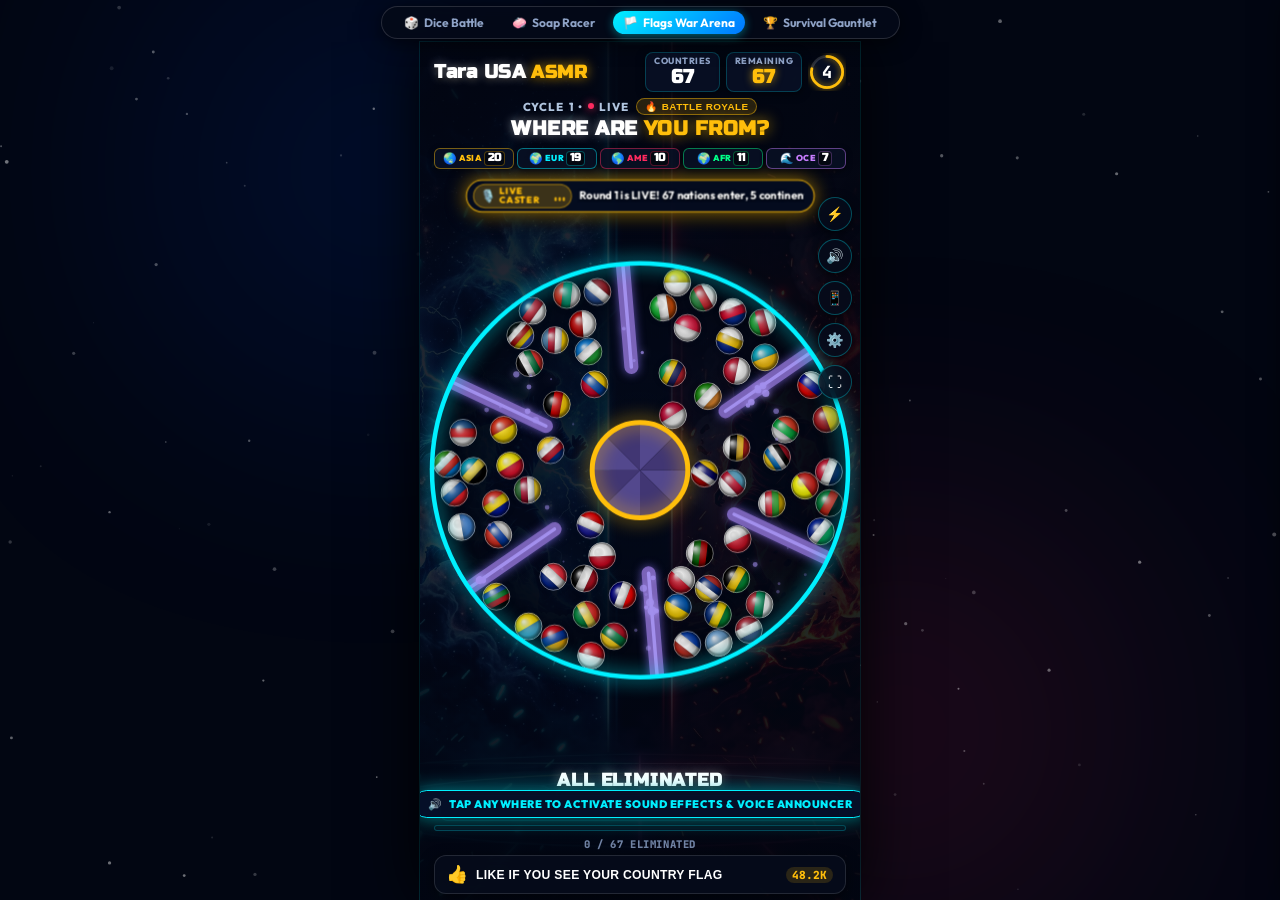
==== flags.html @ 3a2dc798 "Implement Survival Gauntlet 4-stage tournament mode with dual-blade physics and progression UI" ====
<!DOCTYPE html>
<html lang="en">

<head>
  <meta charset="UTF-8">
  <meta name="viewport" content="width=device-width, initial-scale=1.0, maximum-scale=1.0, user-scalable=no">
  <title>FLAGS WAR ARENA | 195 Flags Battle Royale LIVE</title>
  <link rel="preconnect" href="https://fonts.googleapis.com">
  <link rel="preconnect" href="https://fonts.gstatic.com" crossorigin>
  <link
    href="https://fonts.googleapis.com/css2?family=Fredoka:wght@600;700&family=Outfit:wght@400;600;700;800;900&family=Russo+One&family=Space+Grotesk:wght@600;700;800&family=JetBrains+Mono:wght@700&display=swap"
    rel="stylesheet">
  <link rel="stylesheet" href="flags_style.css?v=7">
</head>

<body class="theme-flags-arena">
  <!-- Starfield & Cosmic Background Canvas -->
  <div class="ambient-nebula nebula-blue"></div>
  <div class="ambient-nebula nebula-red"></div>
  <canvas id="starfieldCanvas" class="starfield-canvas"></canvas>

  <!-- Top Hub Navigation -->
  <nav class="hub-nav" aria-label="Game Switcher">
    <a href="index.html" class="hub-btn">
      <span class="icon">🎲</span> Dice Battle
    </a>
    <a href="soap.html" class="hub-btn">
      <span class="icon">🧼</span> Soap Racer
    </a>
    <a href="flags.html" class="hub-btn active">
      <span class="icon">🏳️</span> Flags War Arena
    </a>
    <a href="flags.html?mode=gauntlet" class="hub-btn gauntlet-hub-btn" id="hubBtnGauntlet" title="Play Survival Gauntlet 4-Stage Showdown">
      <span class="icon">🏆</span> Survival Gauntlet
    </a>
  </nav>

  <!-- Main Game Container (9:16 Shorts / Live Default) -->
  <div class="game-wrapper shorts-mode" id="gameWrapper">

    <!-- Background Artwork Layer (Split Blue vs Red Nebula with Soccer Heroes) -->
    <div class="arena-bg-art" id="arenaBgArt">
      <img src="assets/flags_bg.jpg" alt="Flags War Arena Esports Background" id="bgArtImg"
        onerror="this.style.display='none'">
      <div class="arena-bg-overlay"></div>
    </div>

    <!-- Quick Floating Stream Tools (Top Right) -->
    <div class="quick-stream-tools">
      <button type="button" class="tool-btn" id="btnAgitate" title="⚡ Jolt / Stir Arena Marbles">⚡</button>
      <button type="button" class="tool-btn" id="btnSoundToggle" title="Toggle Sound & Test Voice">🔊</button>
      <button type="button" class="tool-btn" id="btnAspectRatio" title="Toggle 9:16 Shorts / 16:9 Landscape">📱</button>
      <button type="button" class="tool-btn" id="btnSettingsToggle" title="Settings & Physics">⚙️</button>
      <button type="button" class="tool-btn" id="btnFullscreen" title="Fullscreen">⛶</button>
    </div>

    <!-- Sound & Voice Autoplay Unlock Banner -->
    <div class="sound-unlock-banner" id="soundUnlockBanner" title="Click to unlock live audio & voice announcer">
      <span class="unlock-icon">🔊</span>
      <span class="unlock-text">TAP ANYWHERE TO ACTIVATE SOUND EFFECTS & VOICE ANNOUNCER</span>
    </div>

    <!-- 1. TOP VIDEO HEADER (Exact Match to Reference Video!) -->
    <header class="flags-war-header">
      <div class="header-top-row">
        <!-- Logo: White "FLAGS WAR" + Yellow "ARENA" (Matches frame_001.jpg!) -->
        <div class="logo-box">
          <span class="logo-flags-war">Tara USA</span>
          <span class="logo-arena">ASMR</span>
        </div>

        <!-- Stats Badges & Countdown Circle -->
        <div class="header-stats-group">
          <!-- Countries Total (67 Countries) -->
          <div class="stat-pill">
            <span class="stat-pill-label">COUNTRIES</span>
            <span class="stat-pill-value" id="statTotalCountries">67</span>
          </div>

          <!-- Remaining -->
          <div class="stat-pill remaining-pill">
            <span class="stat-pill-label">REMAINING</span>
            <span class="stat-pill-value yellow" id="statRemainingCountries">67</span>
          </div>

          <!-- Circular Countdown Timer Widget (Turns Neon Pink "!" on 0/Elimination!) -->
          <div class="timer-circle-widget" id="timerCircleWidget" title="Cycle countdown">
            <svg class="timer-svg" viewBox="0 0 44 44">
              <circle class="timer-bg-circle" cx="22" cy="22" r="18" />
              <circle class="timer-progress-arc" id="timerProgressArc" cx="22" cy="22" r="18" />
            </svg>
            <span class="timer-number" id="timerDisplayNum">4</span>
          </div>
        </div>
      </div>

      <!-- Subtitle Row: Cycle, Mode Switcher & Question -->
      <div class="header-sub-row">
        <div class="header-badge-row">
          <div class="cycle-pill" id="cyclePill">
            CYCLE <span id="cycleCountVal">1</span> • <span class="live-dot"></span> LIVE
          </div>
          <button type="button" class="mode-badge-toggle" id="btnModeBadgeToggle" title="Click to switch between Battle Royale and Survival Gauntlet">
            <span class="mode-badge-icon" id="modeBadgeIcon">🔥</span>
            <span class="mode-badge-text" id="modeBadgeText">BATTLE ROYALE</span>
          </button>
        </div>
        <h2 class="prompt-question" id="promptQuestion">
          <span class="pq-white">WHERE ARE</span>
          <span class="pq-yellow">YOU FROM?</span>
        </h2>
      </div>

      <!-- Continental Wars Survival Tracker Strip -->
      <div class="continent-wars-bar" id="continentWarsBar" title="Continental Survival Leaderboard">
        <div class="continent-pill" data-continent="Asia" id="contPillAsia" title="Asia Continent Survival Count">
          <span class="cont-icon">🌏</span>
          <span class="cont-name">ASIA</span>
          <span class="cont-count" id="contCountAsia">0</span>
        </div>
        <div class="continent-pill" data-continent="Europe" id="contPillEurope" title="Europe Continent Survival Count">
          <span class="cont-icon">🌍</span>
          <span class="cont-name">EUR</span>
          <span class="cont-count" id="contCountEurope">0</span>
        </div>
        <div class="continent-pill" data-continent="Americas" id="contPillAmericas" title="Americas Continent Survival Count">
          <span class="cont-icon">🌎</span>
          <span class="cont-name">AME</span>
          <span class="cont-count" id="contCountAmericas">0</span>
        </div>
        <div class="continent-pill" data-continent="Africa" id="contPillAfrica" title="Africa Continent Survival Count">
          <span class="cont-icon">🌍</span>
          <span class="cont-name">AFR</span>
          <span class="cont-count" id="contCountAfrica">0</span>
        </div>
        <div class="continent-pill" data-continent="Oceania" id="contPillOceania" title="Oceania Continent Survival Count">
          <span class="cont-icon">🌊</span>
          <span class="cont-name">OCE</span>
          <span class="cont-count" id="contCountOceania">0</span>
        </div>
      </div>

      <!-- Survival Gauntlet 4-Stage Stepper Bar -->
      <div class="gauntlet-stage-bar" id="gauntletStageBar" style="display: none;" title="Survival Gauntlet Stage Progression">
        <div class="gauntlet-step active" data-stage="1" id="gStep1">
          <span class="gstep-num">S1</span>
          <span class="gstep-info">
            <span class="gstep-name">THE FILTER</span>
            <span class="gstep-target">➔ 32</span>
          </span>
        </div>
        <div class="gauntlet-step" data-stage="2" id="gStep2">
          <span class="gstep-num">S2</span>
          <span class="gstep-info">
            <span class="gstep-name">MEAT GRINDER</span>
            <span class="gstep-target">➔ 12</span>
          </span>
        </div>
        <div class="gauntlet-step" data-stage="3" id="gStep3">
          <span class="gstep-num">S3</span>
          <span class="gstep-info">
            <span class="gstep-name">TOXIC SHRINK</span>
            <span class="gstep-target">➔ 4</span>
          </span>
        </div>
        <div class="gauntlet-step" data-stage="4" id="gStep4">
          <span class="gstep-num">S4</span>
          <span class="gstep-info">
            <span class="gstep-name">GRAND FINAL</span>
            <span class="gstep-target">🏆 1</span>
          </span>
        </div>
      </div>
    </header>

    <!-- Pinned / Highlighted Country Tracker (For Viewers) -->
    <div class="pinned-country-bar" id="pinnedCountryBar" style="display: none;">
      <div class="pinned-info">
        <span class="pin-icon">⭐ TRACKING:</span>
        <span class="pinned-flag" id="pinnedFlagIcon">🇮🇳</span>
        <span class="pinned-name" id="pinnedCountryName">India</span>
      </div>
      <span class="pinned-status" id="pinnedCountryStatus">IN ARENA (Alive)</span>
    </div>

    <!-- 2. CENTRAL PHYSICS BATTLE ARENA -->
    <main class="arena-container" id="arenaContainer">
      <!-- Live Esports Commentary HUD Ticker -->
      <div class="live-caster-ticker" id="liveCasterTicker" aria-live="polite">
        <div class="caster-badge">
          <span class="caster-icon">🎙️</span>
          <span class="caster-tag">LIVE CASTER</span>
          <span class="caster-waveform">
            <span class="bar b1"></span>
            <span class="bar b2"></span>
            <span class="bar b3"></span>
          </span>
        </div>
        <div class="caster-msg-wrap">
          <span class="caster-speech-text" id="casterSpeechText">67 nations battle for global glory!</span>
        </div>
      </div>

      <canvas id="battleCanvas" class="battle-canvas"></canvas>

      <!-- Bottom-Left Elimination Pill Badge (Exact Match to video seq_003.jpg!) -->
      <div class="eliminated-corner-badge" id="eliminatedCornerBadge" style="display: none;">
        <div class="badge-flag-circle" id="badgeFlagCircle">
          <img id="badgeFlagImg" src="" alt="Flag" onerror="this.style.display='none'">
          <span id="badgeFlagEmoji"></span>
        </div>
        <div class="badge-text-box">
          <span class="badge-tag">ELIMINATED</span>
          <span class="badge-country-name" id="badgeCountryName">PAKISTAN</span>
        </div>
      </div>

      <!-- Center Spotlight (Hidden fallback) -->
      <div class="center-capture-spotlight" id="centerSpotlight" style="display: none;">
        <div class="spotlight-flag" id="spotlightFlag">🇮🇳</div>
        <div class="spotlight-title" id="spotlightTitle">INDIA ELIMINATED!</div>
      </div>

      <!-- Overlay toasts -->
      <div class="arena-toast-overlay" id="arenaToastOverlay"></div>

      <!-- Stage Level-Up / Transition Overlay -->
      <div class="stage-transition-overlay" id="stageTransitionOverlay" style="display: none;">
        <div class="stage-transition-backdrop"></div>
        <div class="stage-transition-card">
          <div class="stage-complete-ribbon" id="stageRibbonText">STAGE COMPLETE!</div>
          <h2 class="stage-headline" id="stageHeadlineText">🎉 STAGE 1 CLEARED!</h2>
          <div class="stage-subheadline" id="stageSubheadlineText">32 Nations Advance to Stage 2: The Meat Grinder!</div>
          <div class="stage-advancing-wrap">
            <span class="stage-advancing-label">QUALIFIED NATIONS:</span>
            <div class="stage-advancing-roster" id="stageAdvancingRoster"></div>
          </div>
          <div class="stage-next-countdown">Next Stage begins in <span id="stageCountdownSec">3</span>s...</div>
        </div>
      </div>

      <!-- Winner / Cycle Completion Modal -->
      <div class="winner-modal" id="winnerModal">
        <div class="winner-backdrop"></div>
        <div class="winner-dialog">
          <div class="trophy-bounce">🏆</div>
          <h2 class="winner-headline" id="winnerHeadline">BATTLE ROYALE WINNER!</h2>
          <div class="winner-flag-display" id="winnerFlagDisplay">🥇</div>
          <div class="winner-country-title" id="winnerCountryTitle">Champions</div>
          <p class="winner-summary" id="winnerSummary">The last surviving country in the arena!</p>
          <div class="next-cycle-countdown" id="nextCycleCountdown">Next Cycle begins in <span
              id="cycleCountdownSec">3</span>s...</div>
          <div class="winner-actions">
            <button type="button" class="btn-primary" id="btnNextRound">Start Next Cycle 🚀</button>
            <button type="button" class="btn-secondary" id="btnPlayAgain">Replay Match 🔄</button>
          </div>
        </div>
      </div>
    </main>

    <!-- 3. BOTTOM ELIMINATION STATUS & PROGRESS (Exact Match to Screenshot & Video!) -->
    <section class="elimination-status-dock">
      <!-- Status headline text (e.g. "ALL ELIMINATED") -->
      <div class="status-headline" id="statusHeadline">ALL ELIMINATED</div>

      <!-- Eliminated Countries Mini Flags Cemetery (Neat circular flags matching frame_001.jpg!) -->
      <div class="eliminated-flags-cemetery" id="eliminatedFlagsGrid" title="Eliminated Countries Graveyard"></div>

      <!-- Cyan Glow Progress Bar with Yellow Tip -->
      <div class="elimination-progress-bar-wrap">
        <div class="elimination-bar-track">
          <div class="elimination-bar-fill" id="eliminationBarFill" style="width: 0%;"></div>
        </div>
        <div class="elimination-bar-label" id="eliminationBarLabel">0 / 67 ELIMINATED</div>
      </div>

      <!-- Interactive Engagement Banner (Exact Match to Screenshot!) -->
      <button type="button" class="like-prompt-banner" id="btnLikeBanner">
        <span class="like-icon">👍</span>
        <span class="like-label">LIKE IF YOU SEE YOUR COUNTRY FLAG</span>
        <span class="like-badge" id="likeCounterBadge">48.2K</span>
      </button>
    </section>

  </div> <!-- /game-wrapper -->

  <!-- Floating Hearts & Flag Emojis Layer -->
  <div class="floating-emojis-container" id="floatingEmojisContainer"></div>

  <!-- Settings & Customization Drawer -->
  <aside class="settings-drawer" id="settingsDrawer">
    <div class="drawer-header">
      <h3>⚙️ Flags War Arena Settings</h3>
      <button type="button" class="close-drawer-btn" id="btnCloseDrawer">✕</button>
    </div>

    <div class="drawer-body">
      <!-- Search & Track Country -->
      <div class="setting-group">
        <label for="countrySearchInput">🔍 Pin / Track Your Country in Arena:</label>
        <div class="search-input-wrapper">
          <input type="text" id="countrySearchInput"
            placeholder="Type country name (e.g. India, Turkey, USA, Brazil)..." autocomplete="off">
          <button type="button" id="btnClearPin" class="btn-clear-pin">Clear</button>
        </div>
        <div class="quick-country-chips" id="quickCountryChips">
          <!-- Filled dynamically with popular countries -->
        </div>
      </div>

      <!-- Country Count Selector -->
      <div class="setting-group">
        <label for="flagCountSelect">🏳️ Total Countries in Arena:</label>
        <select id="flagCountSelect">
          <option value="67" selected>67 Countries (1/3rd Roster — Top 10 World Powers Always Included!)</option>
          <option value="100">100 Countries (Medium Match)</option>
          <option value="201">All 201 Countries (Massive Swarm)</option>
          <option value="32">32 Countries (Fast Blitz)</option>
        </select>
      </div>

      <!-- Game Mode Selection -->
      <div class="setting-group">
        <label>🎮 Battle Mode:</label>
        <div class="mode-selector-grid">
          <button type="button" class="mode-card featured-gauntlet" data-mode="gauntlet">
            <span class="mode-icon">🏆</span>
            <div class="mode-meta">
              <strong>Survival Gauntlet (NEW!)</strong>
              <small>4-Stage Showdown: S1 Filter (➔32) • S2 Meat Grinder (➔12) • S3 Toxic Shrink (➔4) • S4 Grand Final (➔1)!</small>
            </div>
          </button>
          <button type="button" class="mode-card active" data-mode="elimination">
            <span class="mode-icon">💀</span>
            <div class="mode-meta">
              <strong>Center Elimination</strong>
              <small>Fall into center yellow hole to get eliminated! Last country wins.</small>
            </div>
          </button>
          <button type="button" class="mode-card" data-mode="qualifying">
            <span class="mode-icon">🏁</span>
            <div class="mode-meta">
              <strong>Center Qualifying</strong>
              <small>First countries to enter the center qualify for the next round!</small>
            </div>
          </button>
          <button type="button" class="mode-card" data-mode="vortex">
            <span class="mode-icon">🌀</span>
            <div class="mode-meta">
              <strong>Vortex Storm</strong>
              <small>Intense gravitational swirl pull into the core!</small>
            </div>
          </button>
        </div>
      </div>

      <!-- Obstacle & Physics Settings -->
      <div class="setting-group">
        <label for="spokeSpeedInput">🔄 Obstacle Spokes Rotation Speed:</label>
        <div class="slider-row">
          <input type="range" id="spokeSpeedInput" min="0" max="3" value="1" step="0.1">
          <span class="slider-val" id="spokeSpeedVal">1.0x</span>
        </div>
      </div>

      <div class="setting-group">
        <label for="centerGateSpeedInput">🚪 Center Gate Rotation Speed:</label>
        <div class="slider-row">
          <input type="range" id="centerGateSpeedInput" min="0.2" max="3" value="1.2" step="0.1">
          <span class="slider-val" id="centerGateSpeedVal">1.2x</span>
        </div>
      </div>

      <div class="setting-group">
        <label for="bouncinessInput">⚡ Marble Bounciness (Elasticity):</label>
        <div class="slider-row">
          <input type="range" id="bouncinessInput" min="0.5" max="1.0" value="0.92" step="0.02">
          <span class="slider-val" id="bouncinessVal">0.92</span>
        </div>
      </div>

      <div class="setting-group">
        <label for="gravityInput">🌍 Gravity Pull:</label>
        <div class="slider-row">
          <input type="range" id="gravityInput" min="0" max="0.3" value="0.06" step="0.01">
          <span class="slider-val" id="gravityVal">Normal</span>
        </div>
      </div>

      <div class="setting-group">
        <label for="autoCycleCheck">
          <input type="checkbox" id="autoCycleCheck" checked>
          🔁 Auto-start Next Cycle (Continuous Live Stream Mode)
        </label>
      </div>

      <div class="setting-group">
        <label for="voiceAnnouncerCheck">
          <input type="checkbox" id="voiceAnnouncerCheck" checked>
          🗣️ Live Voice Announcer ("Country is out!")
        </label>
      </div>

      <!-- Sound FX Volume -->
      <div class="setting-group">
        <label for="soundVolumeInput">🔊 Sound Effects Volume:</label>
        <div class="slider-row">
          <input type="range" id="soundVolumeInput" min="0" max="1" value="0.75" step="0.05">
          <span class="slider-val" id="soundVolumeVal">75%</span>
        </div>
      </div>

      <!-- Apply & Restart -->
      <div class="drawer-actions">
        <button type="button" class="btn-primary" id="btnApplySettings">Apply & Restart Arena</button>
      </div>
    </div>
  </aside>

  <!-- Audio Synthesizer & Physics Simulation Engine -->
  <script src="flags_script.js?v=7"></script>
</body>

</html>
---- flags_style.css ----
/* ==========================================================================
   FLAGS WAR ARENA - LIVE STREAM & ESPORTS STYLING SYSTEM
   YouTube Live / Shorts Vertical 9:16 & Landscape Experience
   ========================================================================== */

:root {
  --bg-dark: #020612;
  --bg-card: rgba(8, 16, 36, 0.85);
  --bg-card-border: rgba(0, 240, 255, 0.3);
  --accent-cyan: #00f0ff;
  --accent-blue: #0077ff;
  --accent-gold: #ffbe0b;
  --accent-yellow: #ffe600;
  --accent-red: #ff2a5f;
  --accent-green: #00ff88;
  --accent-purple: #7a63b8;
  --spoke-color: #6e5cb8;
  --spoke-glow: rgba(142, 117, 255, 0.45);
  --text-main: #ffffff;
  --text-muted: #8ea2c6;
  --font-main: 'Outfit', -apple-system, BlinkMacSystemFont, sans-serif;
  --font-heading: 'Russo One', 'Outfit', sans-serif;
  --font-mono: 'JetBrains Mono', 'Space Grotesk', monospace;
  --glow-cyan: 0 0 20px rgba(0, 240, 255, 0.55);
  --glow-gold: 0 0 22px rgba(255, 190, 11, 0.6);
  --glow-red: 0 0 20px rgba(255, 42, 95, 0.55);
}

*, *::before, *::after {
  box-sizing: border-box;
  margin: 0;
  padding: 0;
  user-select: none;
  -webkit-user-select: none;
}

html, body {
  width: 100%;
  height: 100%;
  overflow: hidden;
  background-color: var(--bg-dark);
  color: var(--text-main);
  font-family: var(--font-main);
}
body {
  display: flex;
  flex-direction: column;
  align-items: center;
}

/* Background Atmosphere Elements */
.ambient-nebula {
  position: fixed;
  border-radius: 50%;
  filter: blur(140px);
  pointer-events: none;
  z-index: 0;
  opacity: 0.35;
}
.nebula-blue {
  width: 500px;
  height: 500px;
  background: radial-gradient(circle, #0051ff, transparent 70%);
  top: -80px;
  left: 10%;
}
.nebula-red {
  width: 500px;
  height: 500px;
  background: radial-gradient(circle, #ff2a5f, transparent 70%);
  bottom: -80px;
  right: 10%;
}
.starfield-canvas {
  position: fixed;
  top: 0;
  left: 0;
  width: 100%;
  height: 100%;
  pointer-events: none;
  z-index: 0;
  opacity: 0.5;
}

/* Top Multi-Game Switcher Hub (Clean Dedicated Top Bar) */
.hub-nav {
  position: relative;
  width: auto;
  margin: 6px auto 3px auto;
  display: flex;
  align-items: center;
  gap: 8px;
  z-index: 95;
  background: rgba(4, 10, 25, 0.88);
  backdrop-filter: blur(12px);
  border: 1px solid rgba(255, 255, 255, 0.14);
  padding: 4px 12px;
  border-radius: 30px;
  box-shadow: 0 4px 20px rgba(0, 0, 0, 0.6);
  flex-shrink: 0;
}
.hub-btn {
  display: inline-flex;
  align-items: center;
  gap: 5px;
  padding: 4px 10px;
  font-size: 0.75rem;
  font-weight: 700;
  color: var(--text-muted);
  text-decoration: none;
  border-radius: 20px;
  transition: all 0.2s ease;
}
.hub-btn:hover {
  color: #fff;
  background: rgba(255, 255, 255, 0.08);
}
.hub-btn.active {
  color: #fff;
  background: linear-gradient(135deg, #00f0ff 0%, #0077ff 100%);
  box-shadow: 0 2px 10px rgba(0, 240, 255, 0.4);
}

/* ==========================================================================
   GAME WRAPPER (9:16 Shorts / Live Default)
   ========================================================================== */
.game-wrapper {
  position: relative;
  z-index: 10;
  margin: 0 auto;
  height: calc(100vh - 46px);
  flex: 1;
  min-height: 0;
  display: flex;
  flex-direction: column;
  background: radial-gradient(circle at 50% 30%, #08122c 0%, #020612 88%);
  overflow: hidden;
  transition: width 0.35s ease, max-width 0.35s ease;
}

/* 9:16 Shorts Mode (Mobile stream view matching screenshot) */
.game-wrapper.shorts-mode {
  width: 100%;
  max-width: 440px;
  box-shadow: 0 0 60px rgba(0, 0, 0, 0.95), 0 0 0 1px rgba(0, 240, 255, 0.2);
}

/* 16:9 Landscape Mode */
.game-wrapper.landscape-mode {
  width: 100%;
  max-width: 1150px;
  display: grid;
  grid-template-columns: 320px 1fr;
  grid-template-rows: auto 1fr auto;
  grid-template-areas:
    "topbar topbar"
    "sidebar arena"
    "footer arena";
  box-shadow: 0 0 70px rgba(0, 0, 0, 0.9);
}

/* Arena Background Artwork Layer */
.arena-bg-art {
  position: absolute;
  inset: 0;
  pointer-events: none;
  z-index: 1;
  overflow: hidden;
}
.arena-bg-art img {
  width: 100%;
  height: 100%;
  object-fit: cover;
  opacity: 0.55;
  filter: contrast(1.15) brightness(0.9);
}
.arena-bg-overlay {
  position: absolute;
  inset: 0;
  background: radial-gradient(circle at 50% 50%, rgba(2, 6, 18, 0.45) 0%, rgba(2, 6, 18, 0.92) 80%);
}

/* Quick Stream Tools (Docked vertically on the right edge like TikTok/Shorts action rail) */
.quick-stream-tools {
  position: absolute;
  top: 155px;
  right: 8px;
  display: flex;
  flex-direction: column;
  gap: 8px;
  z-index: 85;
}
.tool-btn {
  width: 34px;
  height: 34px;
  border-radius: 50%;
  background: rgba(5, 12, 28, 0.82);
  border: 1px solid rgba(0, 240, 255, 0.3);
  color: #fff;
  font-size: 0.88rem;
  display: flex;
  align-items: center;
  justify-content: center;
  cursor: pointer;
  backdrop-filter: blur(8px);
  box-shadow: 0 2px 10px rgba(0, 0, 0, 0.6);
  transition: all 0.2s cubic-bezier(0.18, 0.89, 0.32, 1.28);
}
.tool-btn:hover {
  background: rgba(0, 240, 255, 0.3);
  border-color: #00f0ff;
  box-shadow: 0 0 14px rgba(0, 240, 255, 0.7);
  transform: scale(1.12);
}

/* Sound & Voice Autoplay Unlock Banner */
.sound-unlock-banner {
  position: absolute;
  bottom: 82px;
  left: 50%;
  transform: translateX(-50%);
  background: rgba(6, 16, 42, 0.94);
  border: 1.5px solid #00f0ff;
  box-shadow: 0 0 20px rgba(0, 240, 255, 0.55), 0 4px 14px rgba(0,0,0,0.8);
  color: #00f0ff;
  font-size: 0.68rem;
  font-weight: 900;
  letter-spacing: 0.5px;
  padding: 6px 14px;
  border-radius: 20px;
  z-index: 90;
  cursor: pointer;
  display: flex;
  align-items: center;
  gap: 7px;
  white-space: nowrap;
  animation: bannerPulseGlow 1.8s infinite ease-in-out;
  transition: opacity 0.3s ease, transform 0.3s ease;
}
.sound-unlock-banner:hover {
  background: rgba(0, 240, 255, 0.2);
  color: #fff;
  border-color: #ffbe0b;
}
@keyframes bannerPulseGlow {
  0%, 100% { transform: translateX(-50%) scale(1); box-shadow: 0 0 16px rgba(0, 240, 255, 0.5); }
  50% { transform: translateX(-50%) scale(1.04); box-shadow: 0 0 26px rgba(0, 240, 255, 0.85); }
}

/* ==========================================================================
   1. TOP VIDEO HEADER (Matches Screenshot Exact Layout!)
   ========================================================================== */
.flags-war-header {
  position: relative;
  z-index: 20;
  padding: 10px 14px 2px 14px;
  display: flex;
  flex-direction: column;
  gap: 4px;
}

.header-top-row {
  display: flex;
  align-items: center;
  justify-content: space-between;
  width: 100%;
}

/* Logo "FLAGS WAR ARENA" (White "FLAGS WAR" + Yellow "ARENA" matching frame_001.jpg!) */
.logo-box {
  display: flex;
  align-items: baseline;
  gap: 6px;
  font-family: var(--font-heading);
  letter-spacing: 0.5px;
}
.logo-flags-war {
  font-size: 1.16rem;
  font-weight: 900;
  color: #ffffff;
  text-shadow: 0 0 10px rgba(255, 255, 255, 0.4), 0 2px 4px rgba(0,0,0,0.8);
}
.logo-arena {
  font-size: 1.15rem;
  font-weight: 900;
  color: #ffbe0b;
  text-shadow: 0 0 12px rgba(255, 190, 11, 0.7), 0 2px 4px rgba(0,0,0,0.8);
}

/* Stats Pill Group (COUNTRIES 64 | REMAINING 64 | TIMER 3) */
.header-stats-group {
  display: flex;
  align-items: center;
  gap: 6px;
}

.stat-pill {
  background: rgba(8, 16, 36, 0.92);
  border: 1px solid rgba(0, 240, 255, 0.22);
  border-radius: 8px;
  padding: 4px 8px;
  display: flex;
  flex-direction: column;
  align-items: center;
  justify-content: center;
  min-width: 58px;
  box-shadow: 0 2px 8px rgba(0,0,0,0.5);
}
.stat-pill-label {
  font-size: 0.56rem;
  font-weight: 800;
  letter-spacing: 0.5px;
  color: #8ea2c6;
  line-height: 1;
  margin-bottom: 2px;
}
.stat-pill-value {
  font-size: 1.18rem;
  font-weight: 900;
  line-height: 1;
  color: #ffffff;
  font-family: var(--font-heading);
}
.stat-pill-value.yellow {
  color: #ffbe0b;
  text-shadow: 0 0 8px rgba(255, 190, 11, 0.65);
}

/* Timer Circle Widget */
.timer-circle-widget {
  position: relative;
  width: 38px;
  height: 38px;
  display: flex;
  align-items: center;
  justify-content: center;
  transition: all 0.2s ease;
}
.timer-svg {
  width: 100%;
  height: 100%;
  transform: rotate(-90deg);
}
.timer-bg-circle {
  fill: rgba(8, 16, 36, 0.88);
  stroke: rgba(255, 255, 255, 0.15);
  stroke-width: 3.2;
}
.timer-progress-arc {
  fill: none;
  stroke: #ffbe0b;
  stroke-width: 3.2;
  stroke-linecap: round;
  stroke-dasharray: 113.1; /* 2 * PI * 18 */
  stroke-dashoffset: 28.2; /* Dynamic in JS */
  filter: drop-shadow(0 0 4px rgba(255, 190, 11, 0.7));
  transition: stroke-dashoffset 0.15s linear, stroke 0.2s ease;
}
.timer-number {
  position: absolute;
  font-size: 1.05rem;
  font-weight: 900;
  color: #ffffff;
  font-family: var(--font-mono);
  line-height: 1;
  transition: color 0.2s ease, font-size 0.2s ease;
}

/* Bright Red Alert Mode at 0 / Elimination Moment */
.timer-circle-widget.alert-mode .timer-progress-arc {
  stroke: #ff1133 !important;
  filter: drop-shadow(0 0 10px rgba(255, 17, 51, 1)) !important;
}
.timer-circle-widget.alert-mode .timer-number {
  color: #ff1133 !important;
  font-size: 1.35rem !important;
  font-weight: 900 !important;
  text-shadow: 0 0 12px rgba(255, 17, 51, 1) !important;
  font-family: var(--font-heading) !important;
  animation: timerAlertPulse 0.4s infinite alternate ease-in-out;
}
@keyframes timerAlertPulse {
  from { transform: scale(1); }
  to { transform: scale(1.18); }
}

/* Subtitle Row (CYCLE 1 • LIVE and WHERE ARE YOU FROM?) */
.header-sub-row {
  display: flex;
  flex-direction: column;
  align-items: center;
  justify-content: center;
  margin-top: 2px;
  gap: 2px;
}
.cycle-pill {
  font-size: 0.72rem;
  font-weight: 800;
  letter-spacing: 0.8px;
  color: #b0c4de;
  display: flex;
  align-items: center;
  gap: 5px;
  text-transform: uppercase;
}
.live-dot {
  width: 6px;
  height: 6px;
  border-radius: 50%;
  background-color: #ff2a5f;
  box-shadow: 0 0 8px #ff2a5f;
  animation: livePulse 1.4s infinite ease-in-out;
}
@keyframes livePulse {
  0%, 100% { transform: scale(1); opacity: 1; }
  50% { transform: scale(1.35); opacity: 0.5; }
}

.prompt-question {
  font-family: var(--font-heading);
  font-size: 1.25rem;
  font-weight: 900;
  letter-spacing: 0.5px;
  text-align: center;
  margin: 0;
  line-height: 1.15;
  display: flex;
  gap: 6px;
  justify-content: center;
}
.prompt-question .pq-white {
  color: #ffffff;
  text-shadow: 0 0 10px rgba(255, 255, 255, 0.45);
}
.prompt-question .pq-yellow {
  color: #ffbe0b;
  text-shadow: 0 0 14px rgba(255, 190, 11, 0.65), 0 2px 4px rgba(0,0,0,0.8);
}

/* Continental Wars Survival Tracker Strip */
.continent-wars-bar {
  display: flex;
  align-items: center;
  justify-content: space-between;
  gap: 3px;
  width: 100%;
  margin-top: 3px;
  padding: 1px 0;
}

.continent-pill {
  flex: 1 1 0;
  display: flex;
  align-items: center;
  justify-content: center;
  gap: 2px;
  padding: 2px 2px;
  background: rgba(8, 16, 36, 0.88);
  border: 1px solid rgba(255, 255, 255, 0.12);
  border-radius: 6px;
  font-size: 0.62rem;
  font-weight: 800;
  cursor: pointer;
  user-select: none;
  transition: all 0.22s cubic-bezier(0.18, 0.89, 0.32, 1.28);
  box-shadow: 0 2px 6px rgba(0, 0, 0, 0.45);
}

.continent-pill:hover {
  transform: translateY(-1px);
  filter: brightness(1.2);
}

.continent-pill .cont-icon {
  font-size: 0.68rem;
  line-height: 1;
}

.continent-pill .cont-name {
  font-size: 0.54rem;
  letter-spacing: 0.3px;
  font-weight: 900;
  line-height: 1;
}

.continent-pill .cont-count {
  font-family: var(--font-heading);
  font-size: 0.68rem;
  line-height: 1;
  background: rgba(0, 0, 0, 0.5);
  padding: 1px 3px;
  border-radius: 4px;
  min-width: 13px;
  text-align: center;
}

/* Individual continent neon identities */
.continent-pill[data-continent="Asia"] {
  border-color: rgba(255, 190, 11, 0.45);
  color: #ffbe0b;
}
.continent-pill[data-continent="Asia"] .cont-count {
  color: #fff;
  border: 1px solid rgba(255, 190, 11, 0.3);
}

.continent-pill[data-continent="Europe"] {
  border-color: rgba(0, 240, 255, 0.45);
  color: #00f0ff;
}
.continent-pill[data-continent="Europe"] .cont-count {
  color: #fff;
  border: 1px solid rgba(0, 240, 255, 0.3);
}

.continent-pill[data-continent="Americas"] {
  border-color: rgba(255, 42, 95, 0.45);
  color: #ff2a5f;
}
.continent-pill[data-continent="Americas"] .cont-count {
  color: #fff;
  border: 1px solid rgba(255, 42, 95, 0.3);
}

.continent-pill[data-continent="Africa"] {
  border-color: rgba(0, 255, 136, 0.45);
  color: #00ff88;
}
.continent-pill[data-continent="Africa"] .cont-count {
  color: #fff;
  border: 1px solid rgba(0, 255, 136, 0.3);
}

.continent-pill[data-continent="Oceania"] {
  border-color: rgba(199, 125, 255, 0.45);
  color: #c77dff;
}
.continent-pill[data-continent="Oceania"] .cont-count {
  color: #fff;
  border: 1px solid rgba(199, 125, 255, 0.3);
}

/* Counter change animation */
.continent-pill.count-pop {
  animation: contPop 0.35s ease-out;
}
@keyframes contPop {
  0% { transform: scale(1); }
  50% { transform: scale(1.15); }
  100% { transform: scale(1); }
}

/* Danger pulse when only 1 country remains in continent */
.continent-pill.danger-last {
  animation: contDangerBlink 0.9s infinite alternate ease-in-out;
}
@keyframes contDangerBlink {
  0% { box-shadow: 0 0 4px rgba(255, 42, 95, 0.3); }
  100% { box-shadow: 0 0 14px rgba(255, 42, 95, 0.9); }
}

/* Continent Wiped Out state */
.continent-pill.wiped-out {
  opacity: 0.38;
  filter: grayscale(0.85);
  border-color: rgba(255, 255, 255, 0.1) !important;
  color: #718096 !important;
  text-decoration: line-through;
  background: rgba(4, 8, 18, 0.75);
}
.continent-pill.wiped-out .cont-count {
  border-color: rgba(255, 255, 255, 0.08) !important;
  color: #718096 !important;
}

/* Live Caster Esports HUD Ticker */
.live-caster-ticker {
  position: absolute;
  top: 8px;
  left: 50%;
  transform: translateX(-50%);
  z-index: 35;
  display: flex;
  align-items: center;
  gap: 7px;
  max-width: 82%;
  background: rgba(5, 12, 32, 0.92);
  border: 1.5px solid rgba(0, 240, 255, 0.35);
  border-radius: 20px;
  padding: 3px 10px 3px 6px;
  backdrop-filter: blur(8px);
  box-shadow: 0 4px 18px rgba(0, 0, 0, 0.75), 0 0 10px rgba(0, 240, 255, 0.2);
  pointer-events: none;
  transition: all 0.3s ease;
}

.live-caster-ticker.speaking {
  border-color: #ffbe0b;
  box-shadow: 0 0 20px rgba(255, 190, 11, 0.6), 0 4px 20px rgba(0, 0, 0, 0.85);
  transform: translateX(-50%) scale(1.02);
}

.caster-badge {
  display: flex;
  align-items: center;
  gap: 4px;
  background: rgba(0, 240, 255, 0.15);
  padding: 2px 6px;
  border-radius: 12px;
  border: 1px solid rgba(0, 240, 255, 0.3);
}

.live-caster-ticker.speaking .caster-badge {
  background: rgba(255, 190, 11, 0.22);
  border-color: rgba(255, 190, 11, 0.55);
}

.caster-icon {
  font-size: 0.76rem;
  line-height: 1;
}

.caster-tag {
  font-size: 0.56rem;
  font-weight: 900;
  letter-spacing: 0.6px;
  color: #00f0ff;
  line-height: 1;
}

.live-caster-ticker.speaking .caster-tag {
  color: #ffbe0b;
}

.caster-waveform {
  display: inline-flex;
  align-items: flex-end;
  gap: 2px;
  height: 10px;
}

.caster-waveform .bar {
  width: 2px;
  height: 4px;
  background: #00f0ff;
  border-radius: 1px;
  display: inline-block;
  transition: height 0.1s ease;
}

.live-caster-ticker.speaking .caster-waveform .bar {
  background: #ffbe0b;
  animation: casterWave 0.45s infinite alternate ease-in-out;
}
.live-caster-ticker.speaking .caster-waveform .b1 { animation-delay: 0.0s; }
.live-caster-ticker.speaking .caster-waveform .b2 { animation-delay: 0.15s; }
.live-caster-ticker.speaking .caster-waveform .b3 { animation-delay: 0.3s; }

@keyframes casterWave {
  0% { height: 3px; }
  100% { height: 11px; }
}

.caster-msg-wrap {
  overflow: hidden;
  white-space: nowrap;
  text-overflow: ellipsis;
  max-width: 230px;
}

.caster-speech-text {
  display: inline-block;
  font-size: 0.68rem;
  font-weight: 700;
  color: #ffffff;
  letter-spacing: 0.2px;
  text-shadow: 0 1px 3px rgba(0, 0, 0, 0.9);
  overflow: hidden;
  text-overflow: ellipsis;
  white-space: nowrap;
}

/* Pinned Country Tracker */
.pinned-country-bar {
  position: relative;
  z-index: 20;
  margin: 2px 14px 0 14px;
  background: rgba(10, 20, 48, 0.85);
  border: 1px solid rgba(255, 190, 11, 0.4);
  border-radius: 8px;
  padding: 4px 10px;
  display: flex;
  align-items: center;
  justify-content: space-between;
  box-shadow: 0 0 12px rgba(255, 190, 11, 0.2);
}
.pinned-info {
  display: flex;
  align-items: center;
  gap: 6px;
  font-size: 0.78rem;
  font-weight: 700;
}
.pinned-status {
  font-size: 0.72rem;
  font-weight: 800;
  color: #00ff88;
}

/* ==========================================================================
   2. CENTRAL PHYSICS ARENA
   ========================================================================== */
.arena-container {
  position: relative;
  display: flex;
  align-items: center;
  justify-content: center;
  width: 100%;
  min-height: 0;
  z-index: 15;
}

.game-wrapper.shorts-mode .arena-container {
  flex: 1 1 0;
  min-height: 0;
  width: 100%;
}

.game-wrapper.landscape-mode .arena-container {
  grid-area: arena;
  flex: 1;
  height: 100%;
  max-height: 100%;
}

.arena-container.screen-shake {
  animation: arenaMicroShake 0.22s cubic-bezier(0.36, 0.07, 0.19, 0.97) both;
}

@keyframes arenaMicroShake {
  10%, 90% { transform: translate3d(-1.5px, 1px, 0); }
  20%, 80% { transform: translate3d(2px, -1.5px, 0); }
  30%, 50%, 70% { transform: translate3d(-2.5px, 2px, 0); }
  40%, 60% { transform: translate3d(2px, -1px, 0); }
}

.battle-canvas {
  display: block;
  width: 100%;
  height: 100%;
  touch-action: none;
  cursor: crosshair;
}

/* Bottom-Left Elimination Pill Badge (Exact Match to video seq_003.jpg!) */
.eliminated-corner-badge {
  position: absolute;
  bottom: 8px;
  left: 12px;
  background: rgba(8, 16, 38, 0.95);
  border: 2px solid #ff2a85;
  border-radius: 28px;
  box-shadow: 0 0 18px rgba(255, 42, 133, 0.75), inset 0 0 10px rgba(255, 42, 133, 0.25);
  padding: 4px 14px 4px 5px;
  display: flex;
  align-items: center;
  gap: 10px;
  z-index: 35;
  pointer-events: none;
  animation: badgePopIn 1.8s cubic-bezier(0.16, 1, 0.3, 1) forwards;
}
@keyframes badgePopIn {
  0% { transform: translateY(12px) scale(0.85); opacity: 0; }
  15% { transform: translateY(0) scale(1.02); opacity: 1; }
  25% { transform: translateY(0) scale(1); opacity: 1; }
  80% { transform: translateY(0) scale(1); opacity: 1; }
  100% { transform: translateY(-4px) scale(0.95); opacity: 0; }
}
.badge-flag-circle {
  width: 32px;
  height: 32px;
  border-radius: 50%;
  overflow: hidden;
  display: flex;
  align-items: center;
  justify-content: center;
  background: #000;
  border: 1.5px solid rgba(255, 255, 255, 0.4);
  box-shadow: 0 0 8px rgba(0, 0, 0, 0.8);
  flex-shrink: 0;
}
.badge-flag-circle img {
  width: 100%;
  height: 100%;
  object-fit: cover;
}
.badge-text-box {
  display: flex;
  flex-direction: column;
  line-height: 1;
}
.badge-tag {
  font-size: 0.62rem;
  font-weight: 900;
  color: #ff2a85;
  letter-spacing: 0.8px;
  text-transform: uppercase;
  margin-bottom: 2px;
  text-shadow: 0 0 6px rgba(255, 42, 133, 0.6);
}
.badge-country-name {
  font-family: var(--font-heading);
  font-size: 0.95rem;
  font-weight: 900;
  color: #ffffff;
  letter-spacing: 0.5px;
  text-transform: uppercase;
  white-space: nowrap;
}

/* Center Capture Spotlight */
.center-capture-spotlight {
  position: absolute;
  top: 50%;
  left: 50%;
  transform: translate(-50%, -50%);
  pointer-events: none;
  display: flex;
  flex-direction: column;
  align-items: center;
  justify-content: center;
  gap: 4px;
  z-index: 25;
  animation: spotlightPop 1.2s ease-out forwards;
}
@keyframes spotlightPop {
  0% { transform: translate(-50%, -50%) scale(0.6); opacity: 0; }
  25% { transform: translate(-50%, -50%) scale(1.15); opacity: 1; }
  85% { transform: translate(-50%, -50%) scale(1); opacity: 1; }
  100% { transform: translate(-50%, -50%) scale(0.9); opacity: 0; }
}
.spotlight-flag {
  font-size: 2.2rem;
  filter: drop-shadow(0 0 16px rgba(255, 190, 11, 0.8));
}
.spotlight-title {
  font-family: var(--font-heading);
  font-size: 0.95rem;
  font-weight: 900;
  color: #fff;
  background: rgba(2, 6, 18, 0.85);
  border: 1px solid #ffbe0b;
  padding: 3px 8px;
  border-radius: 6px;
  text-shadow: 0 0 8px #ffbe0b;
  white-space: nowrap;
}

/* Arena Toast Notifications */
.arena-toast-overlay {
  position: absolute;
  top: 10px;
  left: 50%;
  transform: translateX(-50%);
  display: flex;
  flex-direction: column;
  gap: 6px;
  pointer-events: none;
  z-index: 30;
}
.arena-toast {
  display: flex;
  align-items: center;
  gap: 8px;
  background: rgba(4, 10, 28, 0.9);
  backdrop-filter: blur(8px);
  border-radius: 20px;
  padding: 4px 12px;
  font-size: 0.78rem;
  font-weight: 800;
  color: #fff;
  box-shadow: 0 4px 14px rgba(0, 0, 0, 0.6);
  animation: toastFade 1.8s ease forwards;
}
.arena-toast.eliminated {
  border: 1px solid rgba(255, 42, 95, 0.5);
  box-shadow: 0 0 12px rgba(255, 42, 95, 0.35);
}
.arena-toast.qualified {
  border: 1px solid rgba(0, 255, 136, 0.5);
  box-shadow: 0 0 12px rgba(0, 255, 136, 0.35);
}
.arena-toast.highlight {
  border: 1.5px solid #ffbe0b;
  box-shadow: 0 0 18px rgba(255, 190, 11, 0.7);
  color: #ffe600;
  font-size: 0.84rem;
  font-family: var(--font-heading);
}
.arena-toast.duel {
  border: 2px solid #ff2a5f;
  box-shadow: 0 0 22px rgba(255, 42, 95, 0.85);
  color: #ff2a5f;
  font-size: 0.92rem;
  font-family: var(--font-heading);
}
@keyframes toastFade {
  0% { opacity: 0; transform: translateY(-8px); }
  15% { opacity: 1; transform: translateY(0); }
  80% { opacity: 1; transform: translateY(0); }
  100% { opacity: 0; transform: translateY(-8px); }
}

/* ==========================================================================
   3. BOTTOM ELIMINATION STATUS & PROGRESS (Matches Screenshot!)
   ========================================================================== */
.elimination-status-dock {
  position: relative;
  z-index: 20;
  padding: 2px 14px 6px 14px;
  display: flex;
  flex-direction: column;
  align-items: center;
  gap: 4px;
  flex-shrink: 0;
}

.game-wrapper.shorts-mode .elimination-status-dock {
  flex: 0 0 auto;
  min-height: 0;
  justify-content: flex-start;
  gap: 4px;
  padding: 2px 14px 6px 14px;
}

/* Big "ALL ELIMINATED" or Latest Country Headline */
.status-headline {
  font-family: var(--font-heading);
  font-size: 1.10rem;
  font-weight: 900;
  letter-spacing: 0.8px;
  color: #ffffff;
  text-shadow: 0 0 12px rgba(255, 255, 255, 0.4), 0 2px 4px rgba(0,0,0,0.8);
  text-align: center;
  min-height: 20px;
  display: flex;
  align-items: center;
  justify-content: center;
  transition: all 0.2s ease;
}

/* Eliminated Countries Mini Flags Cemetery (Matches Screenshot 2!) */
.eliminated-flags-cemetery {
  display: flex;
  flex-wrap: wrap;
  gap: 3.5px;
  justify-content: center;
  align-content: flex-start;
  width: 100%;
  max-width: 400px;
  max-height: 46px;
  overflow-y: auto;
  padding: 4px 6px;
  margin: 0;
  border-radius: 8px;
  background: rgba(4, 10, 26, 0.5);
  border: 1px solid rgba(0, 240, 255, 0.14);
  scrollbar-width: none;
}

.game-wrapper.shorts-mode .eliminated-flags-cemetery {
  max-height: 46px;
  min-height: 26px;
  overflow-y: auto;
}

.eliminated-flags-cemetery::-webkit-scrollbar {
  display: none;
}
.cemetery-flag-item {
  width: 18px;
  height: 18px;
  border-radius: 50%;
  overflow: hidden;
  box-shadow: 0 1px 4px rgba(0,0,0,0.8), 0 0 3px rgba(255,255,255,0.3);
  border: 1px solid rgba(255,255,255,0.45);
  display: inline-flex;
  align-items: center;
  justify-content: center;
  background: #0a1024;
  flex-shrink: 0;
  animation: cemeteryPop 0.3s cubic-bezier(0.18, 0.89, 0.32, 1.28);
}
@keyframes cemeteryPop {
  0% { transform: scale(0); opacity: 0; }
  100% { transform: scale(1); opacity: 1; }
}
.cemetery-flag-item img {
  width: 100%;
  height: 100%;
  object-fit: cover;
}

/* Glowing Progress Bar */
.elimination-progress-bar-wrap {
  width: 100%;
  display: flex;
  flex-direction: column;
  align-items: center;
  gap: 4px;
}
.elimination-bar-track {
  width: 100%;
  height: 6px;
  background: rgba(6, 14, 32, 0.85);
  border: 1px solid rgba(0, 240, 255, 0.25);
  border-radius: 4px;
  overflow: hidden;
  box-shadow: inset 0 1px 3px rgba(0,0,0,0.8);
}
.elimination-bar-fill {
  height: 100%;
  background: linear-gradient(90deg, #00f0ff 0%, #00f0ff 92%, #ffbe0b 92%, #ffbe0b 100%);
  border-radius: 4px;
  box-shadow: 0 0 10px rgba(0, 240, 255, 0.8), 0 0 6px #ffbe0b;
  transition: width 0.3s cubic-bezier(0.2, 0.8, 0.2, 1);
}
.elimination-bar-label {
  font-size: 0.66rem;
  font-weight: 800;
  letter-spacing: 0.6px;
  color: #7284a6;
  font-family: var(--font-mono);
  margin-top: 2px;
}

/* Interactive Like Prompt Banner (Exact Match to Screenshot!) */
.like-prompt-banner {
  width: 100%;
  background: rgba(6, 12, 28, 0.85);
  border: 1px solid rgba(255, 255, 255, 0.12);
  border-radius: 12px;
  padding: 8px 12px;
  display: flex;
  align-items: center;
  justify-content: center;
  gap: 8px;
  cursor: pointer;
  box-shadow: 0 4px 14px rgba(0, 0, 0, 0.5);
  backdrop-filter: blur(8px);
  transition: all 0.2s ease;
}
.like-prompt-banner:hover {
  background: rgba(12, 22, 48, 0.95);
  border-color: rgba(255, 190, 11, 0.5);
  transform: translateY(-1px);
}
.like-prompt-banner:active {
  transform: scale(0.98);
}
.like-icon {
  font-size: 1.05rem;
}
.like-label {
  font-size: 0.76rem;
  font-weight: 800;
  letter-spacing: 0.3px;
  color: #ffffff;
  text-transform: uppercase;
}
.like-badge {
  font-size: 0.7rem;
  font-weight: 800;
  color: #ffbe0b;
  background: rgba(255, 190, 11, 0.15);
  border-radius: 10px;
  padding: 1px 6px;
  margin-left: auto;
  font-family: var(--font-mono);
}

/* ==========================================================================
   4. STREAM CONTROLS DOCK (Compact & Responsive)
   ========================================================================== */
.game-controls-dock {
  position: relative;
  z-index: 20;
  padding: 6px 14px 10px 14px;
  display: flex;
  flex-direction: column;
  gap: 6px;
  background: rgba(3, 8, 20, 0.88);
  border-top: 1px solid rgba(255, 255, 255, 0.08);
}
.dock-buttons-row {
  display: flex;
  align-items: center;
  justify-content: space-between;
  gap: 6px;
}

.dock-btn {
  display: inline-flex;
  align-items: center;
  justify-content: center;
  gap: 5px;
  padding: 6px 10px;
  background: rgba(10, 20, 44, 0.85);
  border: 1px solid rgba(255, 255, 255, 0.12);
  border-radius: 8px;
  color: #fff;
  font-size: 0.75rem;
  font-weight: 800;
  cursor: pointer;
  transition: all 0.2s ease;
}
.dock-btn:hover {
  background: rgba(20, 36, 74, 0.9);
  border-color: var(--accent-cyan);
}
.dock-btn:active {
  transform: scale(0.97);
}

.dock-btn.primary-btn {
  background: linear-gradient(135deg, #00f0ff 0%, #0077ff 100%);
  border-color: #00f0ff;
  color: #030611;
  box-shadow: 0 0 12px rgba(0, 240, 255, 0.35);
  min-width: 80px;
}
.dock-btn.primary-btn.playing {
  background: linear-gradient(135deg, #ffbe0b 0%, #ff8800 100%);
  border-color: #ffbe0b;
}

.speed-stepper {
  display: flex;
  background: rgba(6, 12, 28, 0.85);
  border: 1px solid rgba(255, 255, 255, 0.12);
  border-radius: 8px;
  padding: 2px;
  gap: 2px;
}
.speed-btn {
  background: transparent;
  border: none;
  color: #8ea2c6;
  font-size: 0.7rem;
  font-weight: 800;
  padding: 4px 7px;
  border-radius: 6px;
  cursor: pointer;
  transition: all 0.15s ease;
}
.speed-btn:hover {
  color: #fff;
}
.speed-btn.active {
  background: rgba(0, 240, 255, 0.25);
  color: #00f0ff;
}

.settings-dock-btn {
  padding: 6px 8px;
}

/* Live Chat Ticker */
.live-chat-ticker {
  display: flex;
  align-items: center;
  gap: 6px;
  background: rgba(6, 12, 28, 0.7);
  border-radius: 6px;
  padding: 3px 8px;
  font-size: 0.68rem;
  color: #8ea2c6;
  overflow: hidden;
  white-space: nowrap;
}
.chat-badge {
  background: rgba(0, 240, 255, 0.18);
  color: #00f0ff;
  font-size: 0.6rem;
  font-weight: 800;
  padding: 1px 4px;
  border-radius: 4px;
}
.chat-message {
  color: #e2e8f0;
  font-weight: 600;
  text-overflow: ellipsis;
  overflow: hidden;
}

/* ==========================================================================
   WINNER / CYCLE MODAL
   ========================================================================== */
.winner-modal {
  position: absolute;
  inset: 0;
  display: none;
  align-items: center;
  justify-content: center;
  z-index: 80;
}
.winner-modal.show {
  display: flex;
}
.winner-backdrop {
  position: absolute;
  inset: 0;
  background: rgba(2, 6, 18, 0.88);
  backdrop-filter: blur(10px);
}
.winner-dialog {
  position: relative;
  z-index: 2;
  background: linear-gradient(180deg, #0a1838 0%, #030818 100%);
  border: 2px solid #ffbe0b;
  box-shadow: 0 0 40px rgba(255, 190, 11, 0.45);
  border-radius: 18px;
  padding: 24px 20px;
  width: 90%;
  max-width: 360px;
  text-align: center;
  animation: modalBounce 0.4s cubic-bezier(0.18, 0.89, 0.32, 1.28);
}
@keyframes modalBounce {
  0% { transform: scale(0.7); opacity: 0; }
  100% { transform: scale(1); opacity: 1; }
}
.trophy-bounce {
  font-size: 3rem;
  margin-bottom: 6px;
  animation: trophyShake 1.8s infinite ease;
}
@keyframes trophyShake {
  0%, 100% { transform: rotate(0deg); }
  25% { transform: rotate(-8deg); }
  75% { transform: rotate(8deg); }
}
.winner-headline {
  font-family: var(--font-heading);
  font-size: 1.2rem;
  color: #ffbe0b;
  margin-bottom: 8px;
  text-shadow: 0 0 10px rgba(255, 190, 11, 0.6);
}
.winner-flag-display {
  margin: 10px 0;
}
.winner-country-title {
  font-size: 1.35rem;
  font-weight: 900;
  color: #fff;
  margin-bottom: 4px;
}
.winner-summary {
  font-size: 0.8rem;
  color: var(--text-muted);
  margin-bottom: 12px;
}
.next-cycle-countdown {
  font-size: 0.82rem;
  font-weight: 800;
  color: #00ff88;
  margin-bottom: 14px;
}
.winner-actions {
  display: flex;
  gap: 8px;
  justify-content: center;
}
.btn-primary, .btn-secondary {
  padding: 8px 14px;
  border-radius: 8px;
  font-size: 0.8rem;
  font-weight: 800;
  cursor: pointer;
  border: none;
  transition: all 0.2s ease;
}
.btn-primary {
  background: linear-gradient(135deg, #00f0ff 0%, #0077ff 100%);
  color: #020612;
}
.btn-secondary {
  background: rgba(255, 255, 255, 0.1);
  color: #fff;
  border: 1px solid rgba(255, 255, 255, 0.2);
}

/* ==========================================================================
   FLOATING EMOJIS & HEARTS
   ========================================================================== */
.floating-emojis-container {
  position: fixed;
  inset: 0;
  pointer-events: none;
  z-index: 99;
  overflow: hidden;
}
.floating-emoji {
  position: absolute;
  font-size: 1.6rem;
  animation: floatUpward 2.4s cubic-bezier(0.2, 0.8, 0.3, 1) forwards;
}
@keyframes floatUpward {
  0% { transform: translateY(0) scale(0.6) rotate(0deg); opacity: 0; }
  15% { opacity: 1; transform: translateY(-30px) scale(1.15) rotate(5deg); }
  80% { opacity: 0.9; }
  100% { transform: translateY(-280px) scale(1) rotate(-15deg); opacity: 0; }
}

/* ==========================================================================
   SETTINGS DRAWER
   ========================================================================== */
.settings-drawer {
  position: fixed;
  top: 0;
  right: -360px;
  width: 340px;
  height: 100%;
  background: rgba(4, 10, 26, 0.96);
  border-left: 1px solid rgba(0, 240, 255, 0.25);
  box-shadow: -10px 0 30px rgba(0, 0, 0, 0.85);
  backdrop-filter: blur(14px);
  z-index: 100;
  display: flex;
  flex-direction: column;
  transition: right 0.3s cubic-bezier(0.2, 0.8, 0.2, 1);
}
.settings-drawer.open {
  right: 0;
}
.drawer-header {
  padding: 14px 16px;
  display: flex;
  align-items: center;
  justify-content: space-between;
  border-bottom: 1px solid rgba(255, 255, 255, 0.1);
}
.drawer-header h3 {
  font-size: 0.95rem;
  color: #fff;
}
.close-drawer-btn {
  background: none;
  border: none;
  color: #8ea2c6;
  font-size: 1.1rem;
  cursor: pointer;
}
.drawer-body {
  padding: 16px;
  overflow-y: auto;
  display: flex;
  flex-direction: column;
  gap: 16px;
}
.setting-group {
  display: flex;
  flex-direction: column;
  gap: 6px;
}
.setting-group label {
  font-size: 0.75rem;
  font-weight: 700;
  color: #8ea2c6;
}
.search-input-wrapper {
  display: flex;
  gap: 6px;
}
.search-input-wrapper input, .setting-group select {
  flex: 1;
  background: rgba(8, 18, 42, 0.85);
  border: 1px solid rgba(255, 255, 255, 0.15);
  border-radius: 6px;
  padding: 6px 10px;
  color: #fff;
  font-size: 0.78rem;
  outline: none;
}
.btn-clear-pin {
  background: rgba(255, 255, 255, 0.1);
  border: 1px solid rgba(255, 255, 255, 0.15);
  color: #fff;
  border-radius: 6px;
  padding: 0 10px;
  cursor: pointer;
  font-size: 0.75rem;
}
.quick-country-chips {
  display: flex;
  flex-wrap: wrap;
  gap: 4px;
  margin-top: 4px;
}
.chip-btn {
  background: rgba(10, 22, 50, 0.8);
  border: 1px solid rgba(0, 240, 255, 0.25);
  border-radius: 12px;
  padding: 3px 8px;
  color: #fff;
  font-size: 0.7rem;
  font-weight: 700;
  cursor: pointer;
}
.chip-btn:hover {
  background: rgba(0, 240, 255, 0.3);
}

.mode-selector-grid {
  display: flex;
  flex-direction: column;
  gap: 6px;
}
.mode-card {
  display: flex;
  align-items: center;
  gap: 10px;
  padding: 8px 10px;
  background: rgba(8, 16, 38, 0.8);
  border: 1px solid rgba(255, 255, 255, 0.1);
  border-radius: 8px;
  color: #fff;
  cursor: pointer;
  text-align: left;
}
.mode-card.active {
  border-color: #00f0ff;
  background: rgba(0, 240, 255, 0.12);
}
.mode-meta strong {
  display: block;
  font-size: 0.8rem;
}
.mode-meta small {
  font-size: 0.68rem;
  color: #8ea2c6;
}

.slider-row {
  display: flex;
  align-items: center;
  gap: 10px;
}
.slider-row input[type="range"] {
  flex: 1;
}
.slider-val {
  font-size: 0.75rem;
  font-weight: 800;
  color: #00f0ff;
  min-width: 36px;
  font-family: var(--font-mono);
}
.drawer-actions {
  margin-top: 10px;
}
.drawer-actions .btn-primary {
  width: 100%;
}

/* ==========================================================================
   SURVIVAL GAUNTLET STAGE PROGRESSION & STYLES
   ========================================================================== */
.header-badge-row {
  display: flex;
  align-items: center;
  justify-content: center;
  gap: 8px;
}

.mode-badge-toggle {
  display: inline-flex;
  align-items: center;
  gap: 4px;
  background: rgba(255, 190, 11, 0.15);
  border: 1px solid rgba(255, 190, 11, 0.45);
  border-radius: 12px;
  padding: 2px 8px;
  color: #ffbe0b;
  font-size: 0.62rem;
  font-weight: 900;
  letter-spacing: 0.4px;
  cursor: pointer;
  transition: all 0.2s cubic-bezier(0.18, 0.89, 0.32, 1.28);
}
.mode-badge-toggle:hover {
  background: rgba(255, 190, 11, 0.3);
  border-color: #ffbe0b;
  transform: scale(1.05);
}
.mode-badge-toggle.gauntlet-active {
  background: rgba(0, 240, 255, 0.2);
  border-color: #00f0ff;
  color: #00f0ff;
  box-shadow: 0 0 10px rgba(0, 240, 255, 0.4);
}

.gauntlet-stage-bar {
  display: flex;
  align-items: center;
  justify-content: space-between;
  gap: 4px;
  width: 100%;
  margin-top: 3px;
  padding: 2px 0;
}
.gauntlet-step {
  flex: 1 1 0;
  display: flex;
  align-items: center;
  gap: 4px;
  background: rgba(6, 14, 32, 0.88);
  border: 1px solid rgba(255, 255, 255, 0.12);
  border-radius: 6px;
  padding: 3px 4px;
  transition: all 0.25s ease;
}
.gauntlet-step .gstep-num {
  font-family: var(--font-heading);
  font-size: 0.68rem;
  font-weight: 900;
  background: rgba(0, 0, 0, 0.45);
  border-radius: 4px;
  padding: 1px 4px;
  color: #8ea2c6;
}
.gauntlet-step .gstep-info {
  display: flex;
  flex-direction: column;
  line-height: 1;
  overflow: hidden;
}
.gauntlet-step .gstep-name {
  font-size: 0.52rem;
  font-weight: 900;
  letter-spacing: 0.3px;
  color: #8ea2c6;
  white-space: nowrap;
}
.gauntlet-step .gstep-target {
  font-size: 0.50rem;
  font-weight: 800;
  color: #5a739d;
  white-space: nowrap;
}

/* Active stage neon glows */
.gauntlet-step.active[data-stage="1"] {
  border-color: #00f0ff;
  background: rgba(0, 240, 255, 0.18);
  box-shadow: 0 0 10px rgba(0, 240, 255, 0.4);
}
.gauntlet-step.active[data-stage="1"] .gstep-num { color: #00f0ff; border: 1px solid rgba(0, 240, 255, 0.4); }
.gauntlet-step.active[data-stage="1"] .gstep-name { color: #ffffff; }
.gauntlet-step.active[data-stage="1"] .gstep-target { color: #00f0ff; }

.gauntlet-step.active[data-stage="2"] {
  border-color: #ff4d00;
  background: rgba(255, 77, 0, 0.2);
  box-shadow: 0 0 12px rgba(255, 77, 0, 0.5);
}
.gauntlet-step.active[data-stage="2"] .gstep-num { color: #ff4d00; border: 1px solid rgba(255, 77, 0, 0.4); }
.gauntlet-step.active[data-stage="2"] .gstep-name { color: #ffffff; }
.gauntlet-step.active[data-stage="2"] .gstep-target { color: #ff4d00; }

.gauntlet-step.active[data-stage="3"] {
  border-color: #00ff88;
  background: rgba(0, 255, 136, 0.2);
  box-shadow: 0 0 12px rgba(0, 255, 136, 0.5);
}
.gauntlet-step.active[data-stage="3"] .gstep-num { color: #00ff88; border: 1px solid rgba(0, 255, 136, 0.4); }
.gauntlet-step.active[data-stage="3"] .gstep-name { color: #ffffff; }
.gauntlet-step.active[data-stage="3"] .gstep-target { color: #00ff88; }

.gauntlet-step.active[data-stage="4"] {
  border-color: #ffbe0b;
  background: rgba(255, 190, 11, 0.24);
  box-shadow: 0 0 14px rgba(255, 190, 11, 0.6);
}
.gauntlet-step.active[data-stage="4"] .gstep-num { color: #ffbe0b; border: 1px solid rgba(255, 190, 11, 0.4); }
.gauntlet-step.active[data-stage="4"] .gstep-name { color: #ffffff; }
.gauntlet-step.active[data-stage="4"] .gstep-target { color: #ffbe0b; }

.gauntlet-step.cleared {
  opacity: 0.72;
  border-color: rgba(0, 255, 136, 0.4);
}
.gauntlet-step.cleared .gstep-num {
  color: #00ff88;
}

/* Stage Level-Up / Transition Overlay */
.stage-transition-overlay {
  position: absolute;
  inset: 0;
  z-index: 95;
  display: flex;
  align-items: center;
  justify-content: center;
  backdrop-filter: blur(8px);
  background: rgba(2, 6, 20, 0.84);
  animation: modalFadeIn 0.25s ease;
}
.stage-transition-card {
  position: relative;
  width: 88%;
  max-width: 360px;
  background: linear-gradient(135deg, rgba(8, 20, 48, 0.96) 0%, rgba(4, 10, 28, 0.98) 100%);
  border: 2px solid #00f0ff;
  border-radius: 16px;
  padding: 18px 14px 14px 14px;
  text-align: center;
  box-shadow: 0 0 35px rgba(0, 240, 255, 0.45), 0 8px 30px rgba(0,0,0,0.9);
  animation: modalPopIn 0.3s cubic-bezier(0.18, 0.89, 0.32, 1.28);
}
.stage-complete-ribbon {
  display: inline-block;
  background: #00f0ff;
  color: #020817;
  font-size: 0.65rem;
  font-weight: 900;
  letter-spacing: 1px;
  padding: 2px 10px;
  border-radius: 12px;
  margin-bottom: 6px;
}
.stage-headline {
  font-family: var(--font-heading);
  font-size: 1.35rem;
  color: #ffffff;
  margin: 4px 0 2px 0;
  text-shadow: 0 0 12px rgba(0, 240, 255, 0.7);
}
.stage-subheadline {
  font-size: 0.76rem;
  font-weight: 700;
  color: #ffbe0b;
  margin-bottom: 10px;
}
.stage-advancing-wrap {
  background: rgba(2, 8, 22, 0.7);
  border: 1px solid rgba(255, 255, 255, 0.1);
  border-radius: 8px;
  padding: 8px 6px;
  margin-bottom: 10px;
}
.stage-advancing-label {
  display: block;
  font-size: 0.58rem;
  font-weight: 800;
  color: #8ea2c6;
  letter-spacing: 0.5px;
  margin-bottom: 6px;
}
.stage-advancing-roster {
  display: flex;
  flex-wrap: wrap;
  gap: 4px;
  justify-content: center;
  max-height: 90px;
  overflow-y: auto;
}
.stage-advancing-flag {
  width: 22px;
  height: 22px;
  border-radius: 50%;
  object-fit: cover;
  box-shadow: 0 1px 4px rgba(0,0,0,0.6);
  border: 1px solid rgba(255, 255, 255, 0.3);
}
.stage-next-countdown {
  font-family: var(--font-heading);
  font-size: 0.85rem;
  color: #ffffff;
}
.stage-next-countdown span {
  color: #00f0ff;
  font-size: 1.05rem;
}

/* Featured Gauntlet Card in Drawer */
.mode-card.featured-gauntlet {
  border-color: rgba(255, 190, 11, 0.5);
  background: rgba(255, 190, 11, 0.08);
}
.mode-card.featured-gauntlet:hover {
  border-color: #ffbe0b;
  box-shadow: 0 0 15px rgba(255, 190, 11, 0.4);
}
.mode-card.featured-gauntlet.active {
  border-color: #00f0ff;
  background: rgba(0, 240, 255, 0.2);
  box-shadow: 0 0 18px rgba(0, 240, 255, 0.5);
}
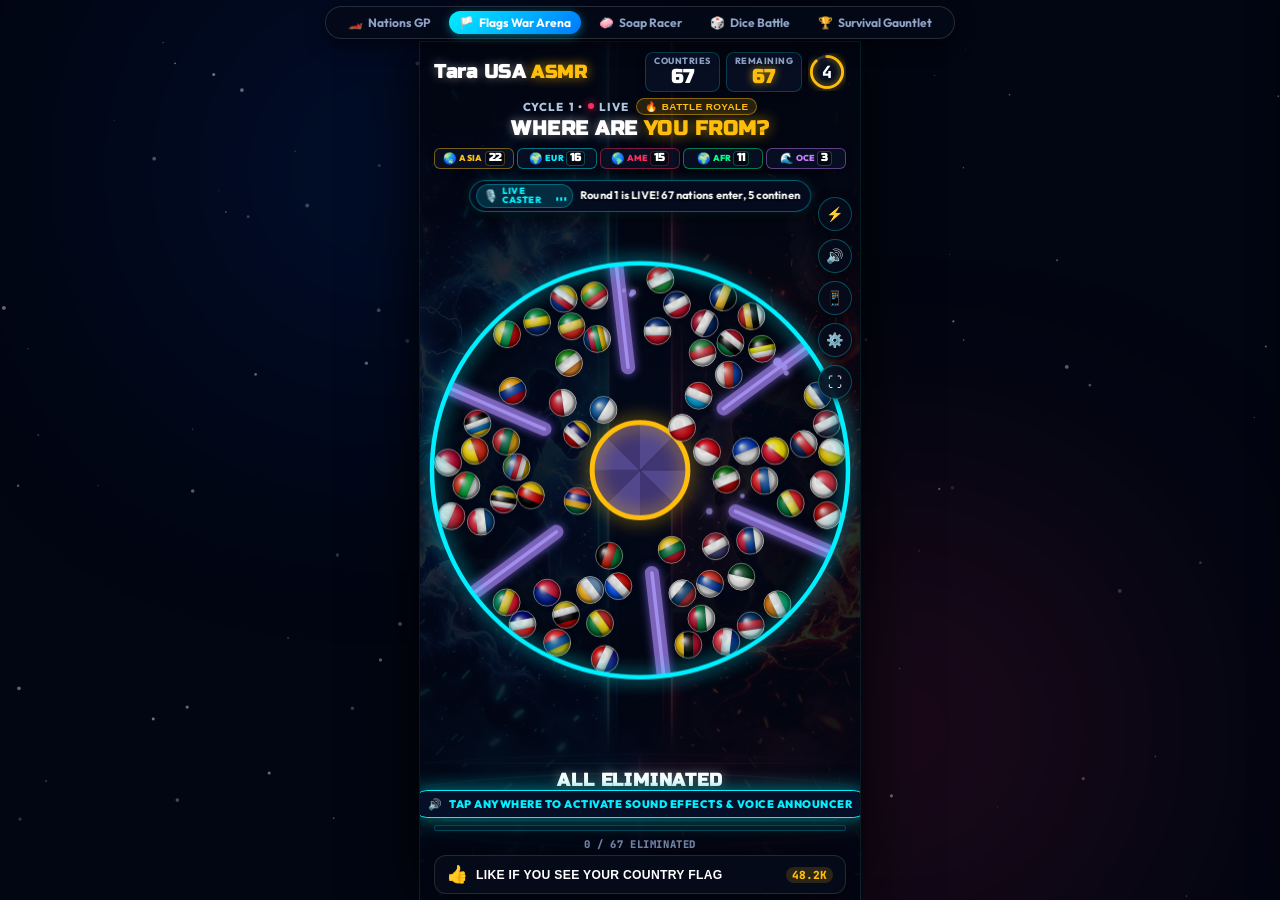
==== commit a8cea9e8: "Enhance Nations Grand Prix mobile UI/UX, responsive infield HUD, and esports streaming layout" ====
--- a/flags.html
+++ b/flags.html
@@ -22,13 +22,16 @@
   <!-- Top Hub Navigation -->
   <nav class="hub-nav" aria-label="Game Switcher">
     <a href="index.html" class="hub-btn">
-      <span class="icon">🎲</span> Dice Battle
+      <span class="icon">🏎️</span> Nations GP
+    </a>
+    <a href="flags.html" class="hub-btn active">
+      <span class="icon">🏳️</span> Flags War Arena
     </a>
     <a href="soap.html" class="hub-btn">
       <span class="icon">🧼</span> Soap Racer
     </a>
-    <a href="flags.html" class="hub-btn active">
-      <span class="icon">🏳️</span> Flags War Arena
+    <a href="dice_battle.html" class="hub-btn">
+      <span class="icon">🎲</span> Dice Battle
     </a>
     <a href="flags.html?mode=gauntlet" class="hub-btn gauntlet-hub-btn" id="hubBtnGauntlet" title="Play Survival Gauntlet 4-Stage Showdown">
       <span class="icon">🏆</span> Survival Gauntlet
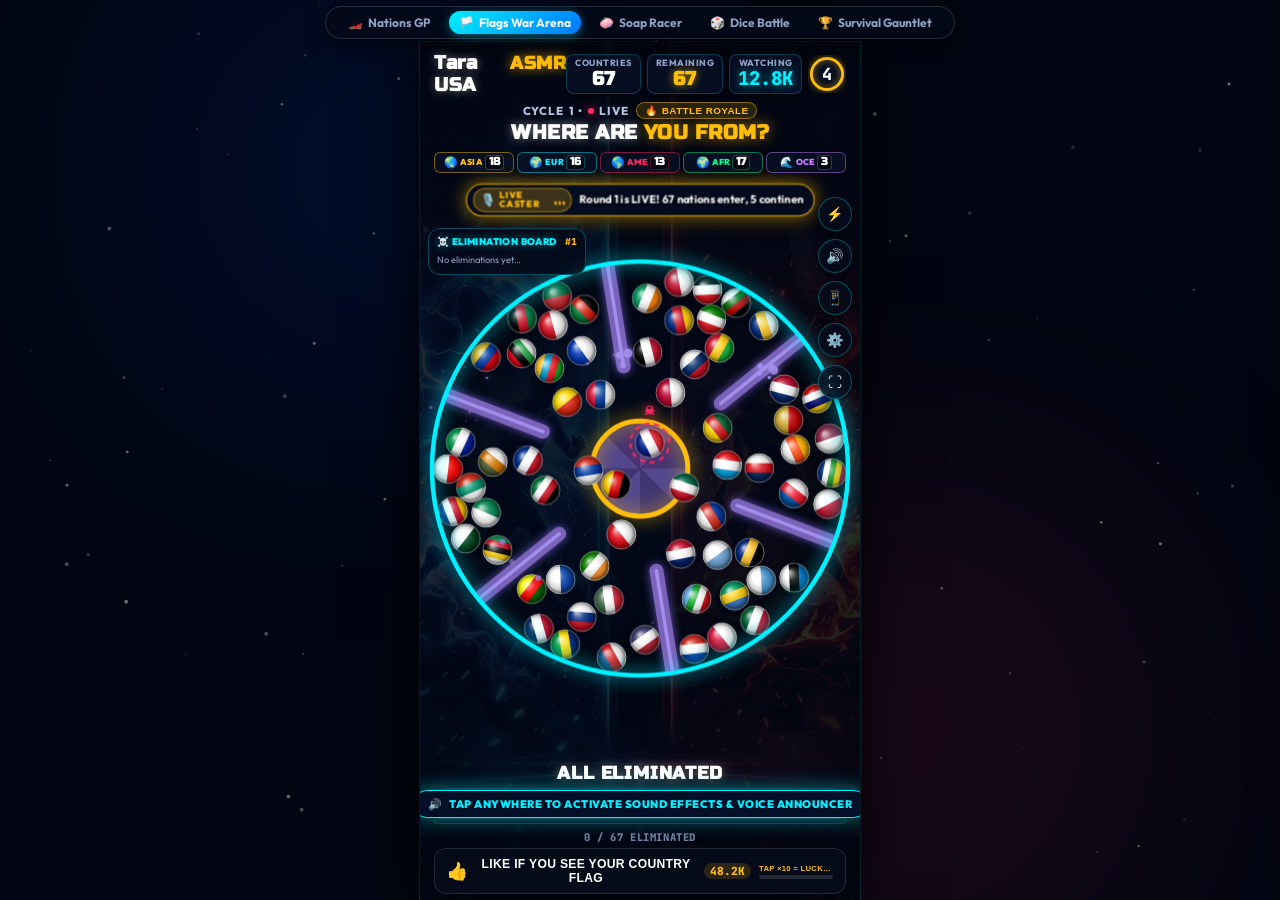
==== commit f17f0194: "fixed issue" ====
--- a/flags.html
+++ b/flags.html
@@ -86,6 +86,12 @@
             <span class="stat-pill-value yellow" id="statRemainingCountries">67</span>
           </div>
 
+          <!-- Fake-Live Viewer Count (Climbing) -->
+          <div class="stat-pill viewer-pill">
+            <span class="stat-pill-label">WATCHING</span>
+            <span class="stat-pill-value viewer" id="statViewerCount">12.8K</span>
+          </div>
+
           <!-- Circular Countdown Timer Widget (Turns Neon Pink "!" on 0/Elimination!) -->
           <div class="timer-circle-widget" id="timerCircleWidget" title="Cycle countdown">
             <svg class="timer-svg" viewBox="0 0 44 44">
@@ -204,6 +210,17 @@
         </div>
       </div>
 
+      <!-- LIVE ELIMINATION BOARD (Survival-time leaderboard) -->
+      <aside class="elim-feed-panel" id="elimFeedPanel" aria-label="Elimination leaderboard">
+        <div class="ef-header">
+          <span class="ef-title">☠️ ELIMINATION BOARD</span>
+          <span class="ef-cycle" id="efCycleNum">#1</span>
+        </div>
+        <div class="ef-rows" id="efRows">
+          <div class="ef-empty">No eliminations yet…</div>
+        </div>
+      </aside>
+
       <canvas id="battleCanvas" class="battle-canvas"></canvas>
 
       <!-- Bottom-Left Elimination Pill Badge (Exact Match to video seq_003.jpg!) -->
@@ -226,6 +243,9 @@
 
       <!-- Overlay toasts -->
       <div class="arena-toast-overlay" id="arenaToastOverlay"></div>
+
+      <!-- TikTok / YouTube-Live style scrolling chat overlay -->
+      <div class="live-chat-stack" id="liveChatStack" aria-live="polite"></div>
 
       <!-- Stage Level-Up / Transition Overlay -->
       <div class="stage-transition-overlay" id="stageTransitionOverlay" style="display: none;">
@@ -251,6 +271,7 @@
           <div class="winner-flag-display" id="winnerFlagDisplay">🥇</div>
           <div class="winner-country-title" id="winnerCountryTitle">Champions</div>
           <p class="winner-summary" id="winnerSummary">The last surviving country in the arena!</p>
+          <div class="winner-recap" id="winnerRecapBox"></div>
           <div class="next-cycle-countdown" id="nextCycleCountdown">Next Cycle begins in <span
               id="cycleCountdownSec">3</span>s...</div>
           <div class="winner-actions">
@@ -282,6 +303,12 @@
         <span class="like-icon">👍</span>
         <span class="like-label">LIKE IF YOU SEE YOUR COUNTRY FLAG</span>
         <span class="like-badge" id="likeCounterBadge">48.2K</span>
+        <div class="hype-meter">
+          <span class="hype-label" id="hypeLabel">TAP ×10 = LUCK SHIELD 🛡️</span>
+          <div class="hype-track">
+            <div class="hype-fill" id="hypeFill" style="width: 0%;"></div>
+          </div>
+        </div>
       </button>
     </section>
 
@@ -404,6 +431,14 @@
         </label>
       </div>
 
+      <!-- Fake Live Comments Toggle -->
+      <div class="setting-group">
+        <label for="fakeChatCheck">
+          <input type="checkbox" id="fakeChatCheck" checked>
+          💬 Fake Live Comments & Reactions (uncheck for clean arena)
+        </label>
+      </div>
+
       <!-- Sound FX Volume -->
       <div class="setting-group">
         <label for="soundVolumeInput">🔊 Sound Effects Volume:</label>
--- a/flags_style.css
+++ b/flags_style.css
@@ -1698,3 +1698,258 @@
   background: rgba(0, 240, 255, 0.2);
   box-shadow: 0 0 18px rgba(0, 240, 255, 0.5);
 }
+
+/* ==========================================================================
+   LIVE ELIMINATION BOARD (Survival-time leaderboard)
+   ========================================================================== */
+.elim-feed-panel {
+  position: absolute;
+  top: 52px;
+  left: 8px;
+  width: 158px;
+  z-index: 40;
+  background: rgba(4, 10, 26, 0.88);
+  border: 1.5px solid rgba(0, 240, 255, 0.28);
+  border-radius: 12px;
+  padding: 6px 8px 7px 8px;
+  backdrop-filter: blur(6px);
+  pointer-events: none;
+}
+.ef-header {
+  display: flex;
+  justify-content: space-between;
+  align-items: center;
+  margin-bottom: 4px;
+}
+.ef-title {
+  font-size: 0.6rem;
+  font-weight: 900;
+  letter-spacing: 0.4px;
+  color: var(--accent-cyan);
+  text-shadow: 0 0 8px rgba(0, 240, 255, 0.5);
+}
+.ef-cycle {
+  font-size: 0.6rem;
+  font-weight: 800;
+  color: var(--accent-gold);
+  font-family: var(--font-mono);
+}
+.ef-rows {
+  display: flex;
+  flex-direction: column;
+  gap: 3px;
+}
+.ef-row {
+  display: flex;
+  align-items: center;
+  gap: 5px;
+  background: rgba(255, 255, 255, 0.05);
+  border-radius: 8px;
+  padding: 2px 6px 2px 4px;
+  font-size: 0.62rem;
+  animation: efSlideIn 0.35s ease;
+}
+@keyframes efSlideIn {
+  from { opacity: 0; transform: translateX(-10px); }
+  to { opacity: 1; transform: none; }
+}
+.ef-pos {
+  min-width: 16px;
+  text-align: center;
+  font-family: var(--font-mono);
+  font-weight: 700;
+  color: var(--text-muted);
+  font-size: 0.56rem;
+}
+.ef-flag {
+  width: 16px;
+  height: 11px;
+  object-fit: cover;
+  border-radius: 2px;
+  box-shadow: 0 0 3px rgba(0, 0, 0, 0.8);
+  flex-shrink: 0;
+}
+.ef-flag.ef-champ-icon {
+  width: auto;
+  font-size: 0.7rem;
+}
+.ef-name {
+  flex: 1;
+  min-width: 0;
+  overflow: hidden;
+  text-overflow: ellipsis;
+  white-space: nowrap;
+  font-weight: 600;
+  color: #fff;
+  font-size: 0.6rem;
+}
+.ef-time {
+  font-family: var(--font-mono);
+  font-weight: 700;
+  color: var(--accent-gold);
+  font-size: 0.56rem;
+  flex-shrink: 0;
+}
+.ef-row.ef-champ {
+  background: linear-gradient(90deg, rgba(255, 190, 11, 0.28), rgba(255, 190, 11, 0.08));
+  border: 1px solid rgba(255, 190, 11, 0.45);
+}
+.ef-empty {
+  font-size: 0.58rem;
+  color: var(--text-muted);
+  padding: 2px 0;
+}
+
+/* Landscape mode: slightly wider board */
+.game-wrapper.landscape-mode .elim-feed-panel {
+  top: 60px;
+  width: 190px;
+}
+
+/* Very short screens: hide the board to avoid overlap */
+@media (max-height: 560px) {
+  .elim-feed-panel { display: none; }
+}
+
+/* ==========================================================================
+   FAKE-LIVE STREAM FEEL (WATCHING pill, live chat stack)
+   ========================================================================== */
+.stat-pill-value.viewer {
+  color: var(--accent-cyan);
+  text-shadow: 0 0 10px rgba(0, 240, 255, 0.65);
+  font-family: var(--font-mono);
+}
+
+.live-chat-stack {
+  position: absolute;
+  right: 8px;
+  bottom: 10px;
+  width: 200px;
+  max-height: 66%;
+  overflow: hidden;
+  display: flex;
+  flex-direction: column;
+  justify-content: flex-end;
+  gap: 4px;
+  z-index: 38;
+  pointer-events: none;
+}
+.chat-msg {
+  display: flex;
+  align-items: center;
+  gap: 5px;
+  background: rgba(4, 10, 26, 0.82);
+  border: 1px solid rgba(255, 255, 255, 0.1);
+  border-radius: 10px;
+  padding: 3px 7px;
+  font-size: 0.6rem;
+  color: #fff;
+  line-height: 1.25;
+  animation: chatIn 0.3s ease;
+}
+@keyframes chatIn {
+  from { opacity: 0; transform: translateY(8px) scale(0.95); }
+  to { opacity: 1; transform: none; }
+}
+.chat-avatar {
+  width: 14px;
+  height: 14px;
+  border-radius: 50%;
+  font-size: 8px;
+  display: flex;
+  align-items: center;
+  justify-content: center;
+  color: #04070f;
+  font-weight: 900;
+  flex-shrink: 0;
+}
+.chat-content {
+  min-width: 0;
+  display: -webkit-box;
+  -webkit-line-clamp: 2;
+  -webkit-box-orient: vertical;
+  overflow: hidden;
+}
+.chat-name { font-weight: 800; }
+.chat-flag {
+  width: 14px;
+  height: 9px;
+  border-radius: 2px;
+  object-fit: cover;
+  margin: 0 3px;
+  vertical-align: middle;
+  box-shadow: 0 0 3px rgba(0, 0, 0, 0.8);
+}
+
+/* Landscape mode: chat moves to the right edge of the arena column */
+.game-wrapper.landscape-mode .live-chat-stack {
+  width: 230px;
+  max-height: 50%;
+}
+
+/* ==========================================================================
+   HYPE VOTING (Luck Shield charge meter on the like banner)
+   ========================================================================== */
+.hype-meter {
+  width: 74px;
+  display: flex;
+  flex-direction: column;
+  align-items: center;
+  gap: 2px;
+  flex-shrink: 0;
+}
+.hype-label {
+  font-size: 0.48rem;
+  font-weight: 800;
+  color: var(--accent-gold);
+  letter-spacing: 0.3px;
+  white-space: nowrap;
+  overflow: hidden;
+  text-overflow: ellipsis;
+  max-width: 100%;
+}
+.hype-track {
+  width: 100%;
+  height: 4px;
+  border-radius: 3px;
+  background: rgba(255, 255, 255, 0.12);
+  overflow: hidden;
+}
+.hype-fill {
+  height: 100%;
+  width: 0%;
+  border-radius: 3px;
+  background: linear-gradient(90deg, #ffbe0b, #ffe600);
+  box-shadow: 0 0 8px rgba(255, 190, 11, 0.7);
+  transition: width 0.25s ease;
+}
+
+/* ==========================================================================
+   CYCLE RECAP CARD (in the winner modal)
+   ========================================================================== */
+.winner-recap {
+  width: 100%;
+  margin: 8px auto 2px;
+  display: flex;
+  flex-direction: column;
+  gap: 4px;
+  background: rgba(0, 240, 255, 0.06);
+  border: 1px solid rgba(0, 240, 255, 0.25);
+  border-radius: 10px;
+  padding: 7px 10px;
+  text-align: left;
+}
+.recap-title {
+  font-weight: 900;
+  font-size: 0.72rem;
+  letter-spacing: 1px;
+  color: var(--accent-cyan);
+  text-shadow: 0 0 10px rgba(0, 240, 255, 0.6);
+}
+.recap-row {
+  font-size: 0.66rem;
+  color: #e8f2ff;
+}
+.recap-row b {
+  color: var(--accent-gold);
+}
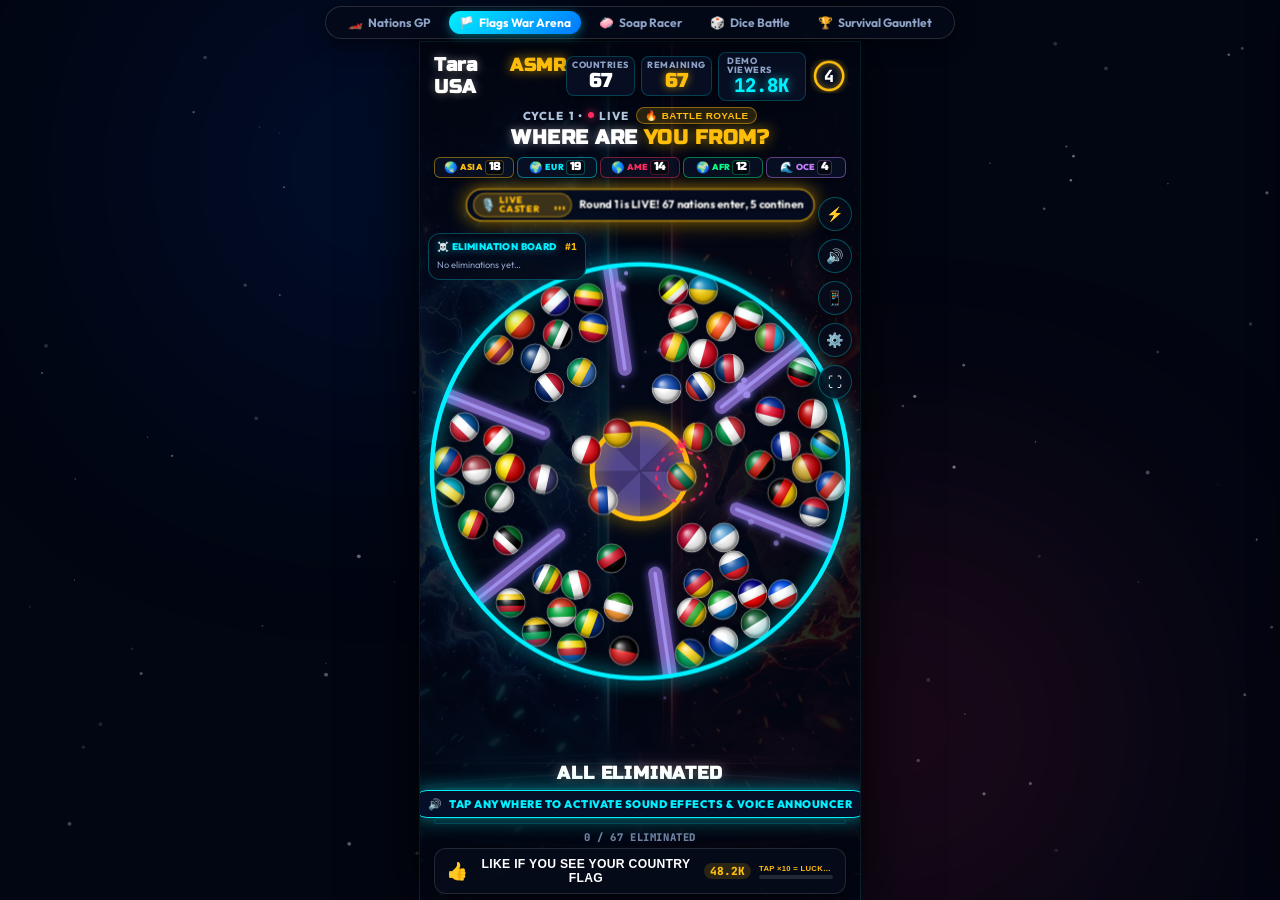
==== commit acdf529f: "Label simulated engagement counters clearly" ====
--- a/flags.html
+++ b/flags.html
@@ -86,9 +86,9 @@
             <span class="stat-pill-value yellow" id="statRemainingCountries">67</span>
           </div>
 
-          <!-- Fake-Live Viewer Count (Climbing) -->
-          <div class="stat-pill viewer-pill">
-            <span class="stat-pill-label">WATCHING</span>
+          <!-- Simulated demo counter; not connected to YouTube Analytics -->
+          <div class="stat-pill viewer-pill" title="Simulated demo counter — not real YouTube viewers" aria-label="Simulated demo viewer count, not real YouTube viewers">
+            <span class="stat-pill-label">DEMO VIEWERS</span>
             <span class="stat-pill-value viewer" id="statViewerCount">12.8K</span>
           </div>
 
@@ -302,7 +302,7 @@
       <button type="button" class="like-prompt-banner" id="btnLikeBanner">
         <span class="like-icon">👍</span>
         <span class="like-label">LIKE IF YOU SEE YOUR COUNTRY FLAG</span>
-        <span class="like-badge" id="likeCounterBadge">48.2K</span>
+        <span class="like-badge" id="likeCounterBadge" title="Simulated demo likes — not real YouTube likes" aria-label="Simulated demo likes, not real YouTube likes">DEMO 48.2K</span>
         <div class="hype-meter">
           <span class="hype-label" id="hypeLabel">TAP ×10 = LUCK SHIELD 🛡️</span>
           <div class="hype-track">
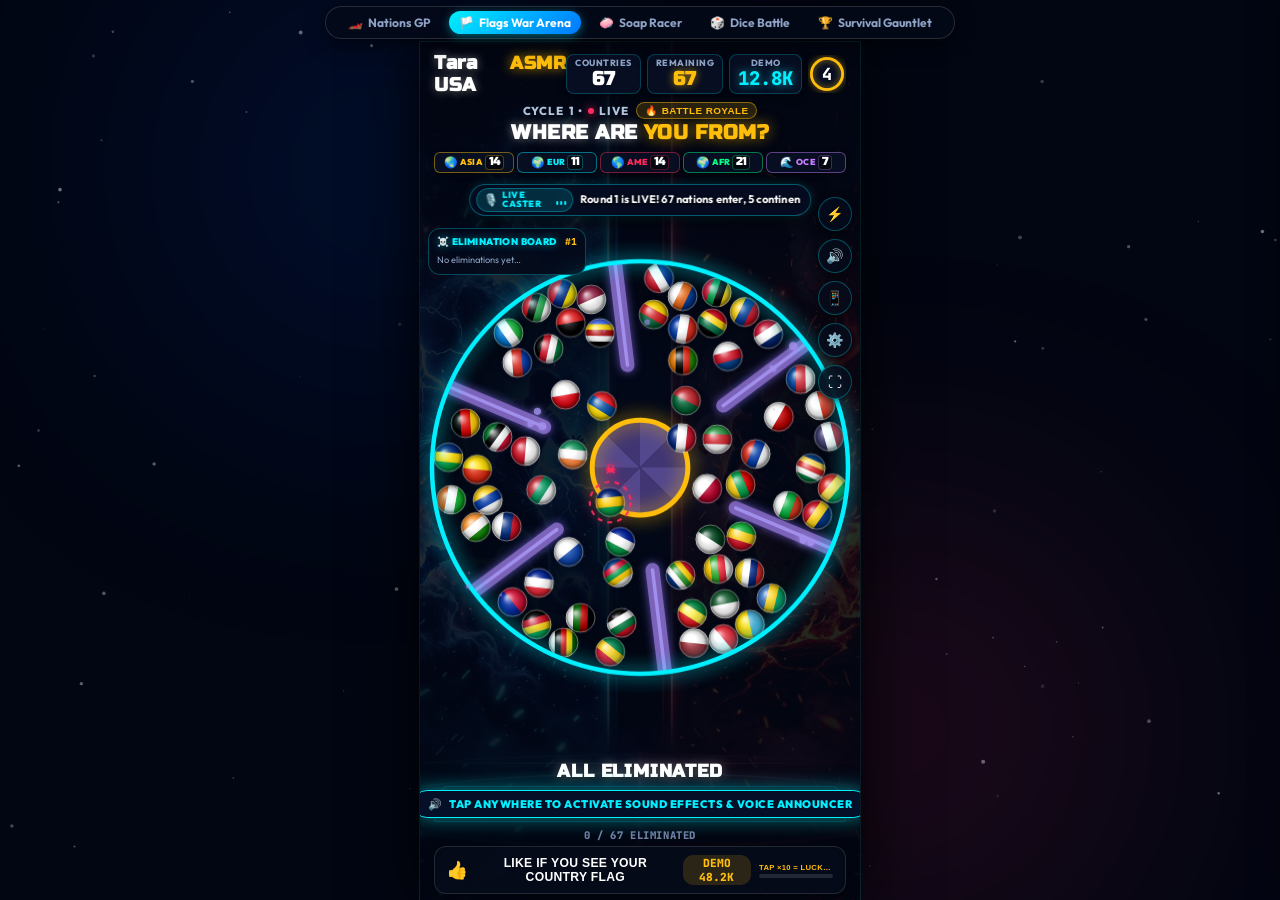
==== commit 3e461108: "Keep demo counter label compact on mobile" ====
--- a/flags.html
+++ b/flags.html
@@ -88,7 +88,7 @@
 
           <!-- Simulated demo counter; not connected to YouTube Analytics -->
           <div class="stat-pill viewer-pill" title="Simulated demo counter — not real YouTube viewers" aria-label="Simulated demo viewer count, not real YouTube viewers">
-            <span class="stat-pill-label">DEMO VIEWERS</span>
+            <span class="stat-pill-label">DEMO</span>
             <span class="stat-pill-value viewer" id="statViewerCount">12.8K</span>
           </div>
 
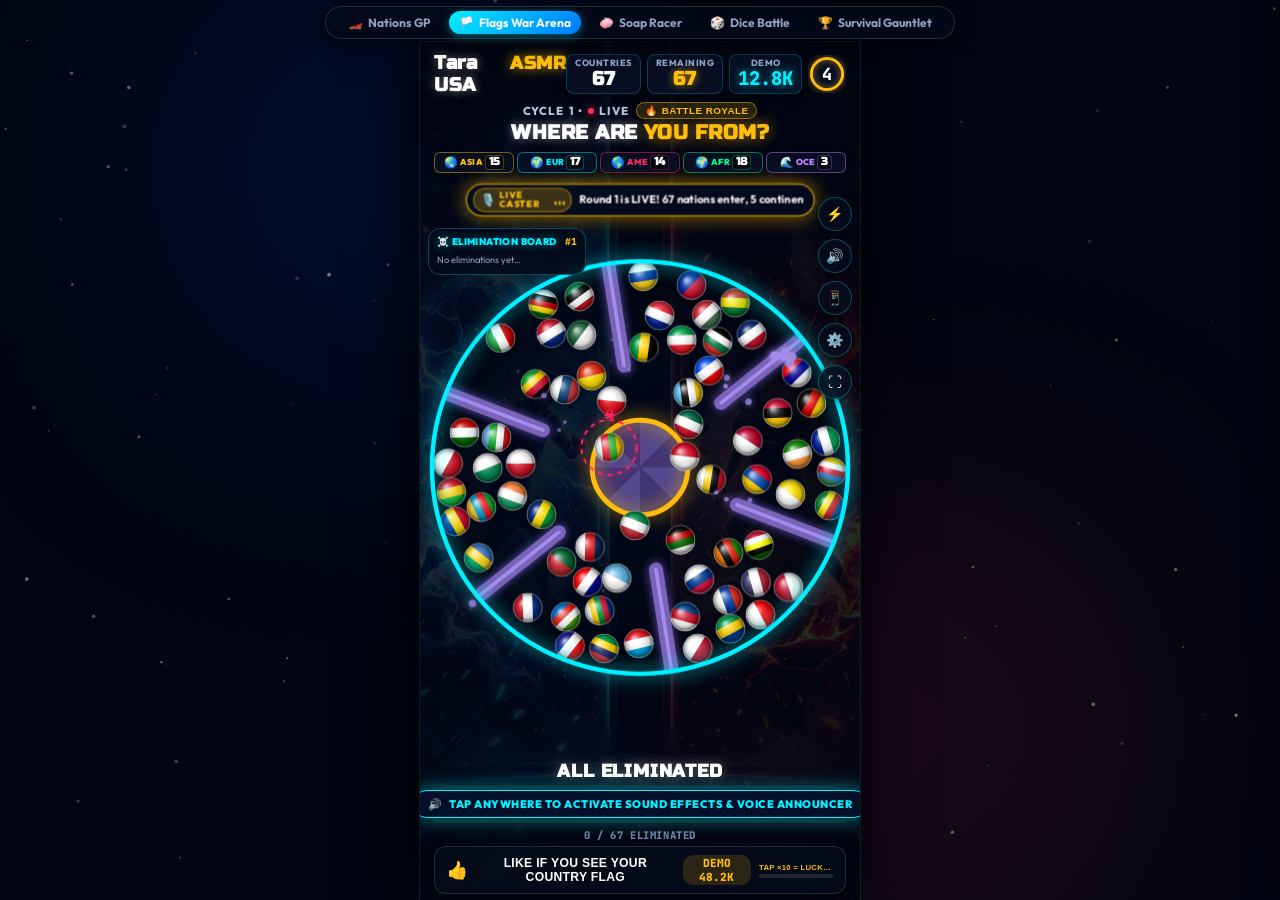
==== commit a92dbc2c: "Add live HUD cluster toggle and gravity value label" ====
--- a/flags.html
+++ b/flags.html
@@ -413,7 +413,7 @@
         <label for="gravityInput">🌍 Gravity Pull:</label>
         <div class="slider-row">
           <input type="range" id="gravityInput" min="0" max="0.3" value="0.06" step="0.01">
-          <span class="slider-val" id="gravityVal">Normal</span>
+          <span class="slider-val" id="gravityVal">0.06</span>
         </div>
       </div>
 
@@ -439,6 +439,14 @@
         </label>
       </div>
 
+      <!-- Live HUD Cluster Toggle -->
+      <div class="setting-group">
+        <label for="liveClusterCheck">
+          <input type="checkbox" id="liveClusterCheck" checked>
+          📺 Live HUD Cluster (caster, elimination board & chat)
+        </label>
+      </div>
+
       <!-- Sound FX Volume -->
       <div class="setting-group">
         <label for="soundVolumeInput">🔊 Sound Effects Volume:</label>
@@ -456,7 +464,7 @@
   </aside>
 
   <!-- Audio Synthesizer & Physics Simulation Engine -->
-  <script src="flags_script.js?v=7"></script>
+  <script src="flags_script.js?v=8"></script>
 </body>
 
 </html>
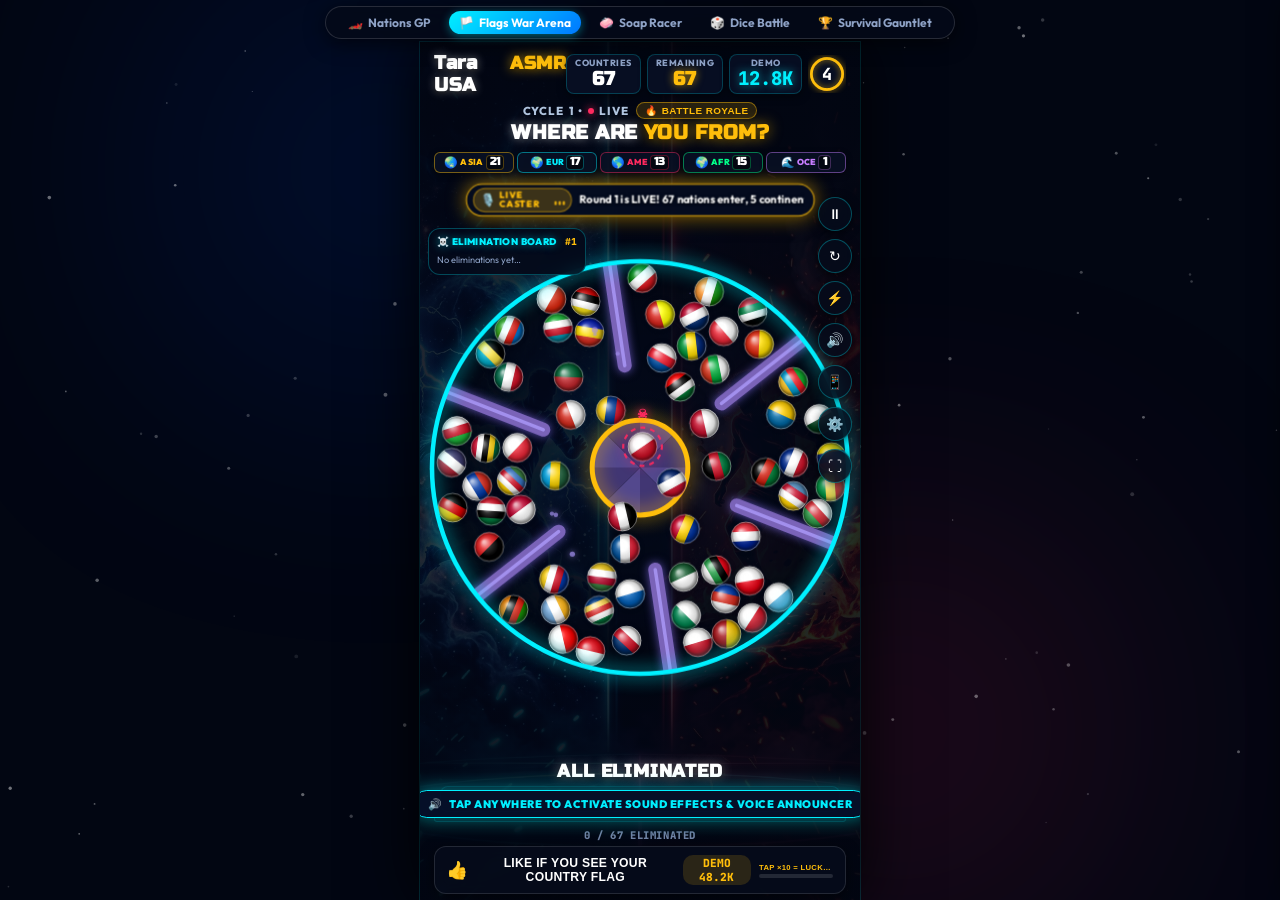
==== commit 0024928d: "Restore match controls and clarify unavailable modes" ====
--- a/flags.html
+++ b/flags.html
@@ -10,7 +10,7 @@
   <link
     href="https://fonts.googleapis.com/css2?family=Fredoka:wght@600;700&family=Outfit:wght@400;600;700;800;900&family=Russo+One&family=Space+Grotesk:wght@600;700;800&family=JetBrains+Mono:wght@700&display=swap"
     rel="stylesheet">
-  <link rel="stylesheet" href="flags_style.css?v=7">
+  <link rel="stylesheet" href="flags_style.css?v=8">
 </head>
 
 <body class="theme-flags-arena">
@@ -50,6 +50,8 @@
 
     <!-- Quick Floating Stream Tools (Top Right) -->
     <div class="quick-stream-tools">
+      <button type="button" class="tool-btn" id="btnPlayPause" title="Pause simulation" aria-label="Pause simulation"><span id="playIcon">⏸</span></button>
+      <button type="button" class="tool-btn" id="btnReset" title="Reset current match" aria-label="Reset current match">↻</button>
       <button type="button" class="tool-btn" id="btnAgitate" title="⚡ Jolt / Stir Arena Marbles">⚡</button>
       <button type="button" class="tool-btn" id="btnSoundToggle" title="Toggle Sound & Test Voice">🔊</button>
       <button type="button" class="tool-btn" id="btnAspectRatio" title="Toggle 9:16 Shorts / 16:9 Landscape">📱</button>
@@ -367,18 +369,18 @@
               <small>Fall into center yellow hole to get eliminated! Last country wins.</small>
             </div>
           </button>
-          <button type="button" class="mode-card" data-mode="qualifying">
+          <button type="button" class="mode-card mode-card-disabled" data-mode="qualifying" disabled aria-disabled="true" title="Coming soon">
             <span class="mode-icon">🏁</span>
             <div class="mode-meta">
-              <strong>Center Qualifying</strong>
-              <small>First countries to enter the center qualify for the next round!</small>
+              <strong>Center Qualifying <span class="mode-coming-soon">COMING SOON</span></strong>
+              <small>This mode is not implemented yet.</small>
             </div>
           </button>
-          <button type="button" class="mode-card" data-mode="vortex">
+          <button type="button" class="mode-card mode-card-disabled" data-mode="vortex" disabled aria-disabled="true" title="Coming soon">
             <span class="mode-icon">🌀</span>
             <div class="mode-meta">
-              <strong>Vortex Storm</strong>
-              <small>Intense gravitational swirl pull into the core!</small>
+              <strong>Vortex Storm <span class="mode-coming-soon">COMING SOON</span></strong>
+              <small>This mode is not implemented yet.</small>
             </div>
           </button>
         </div>
@@ -464,7 +466,7 @@
   </aside>
 
   <!-- Audio Synthesizer & Physics Simulation Engine -->
-  <script src="flags_script.js?v=8"></script>
+  <script src="flags_script.js?v=9"></script>
 </body>
 
-</html>+</html>
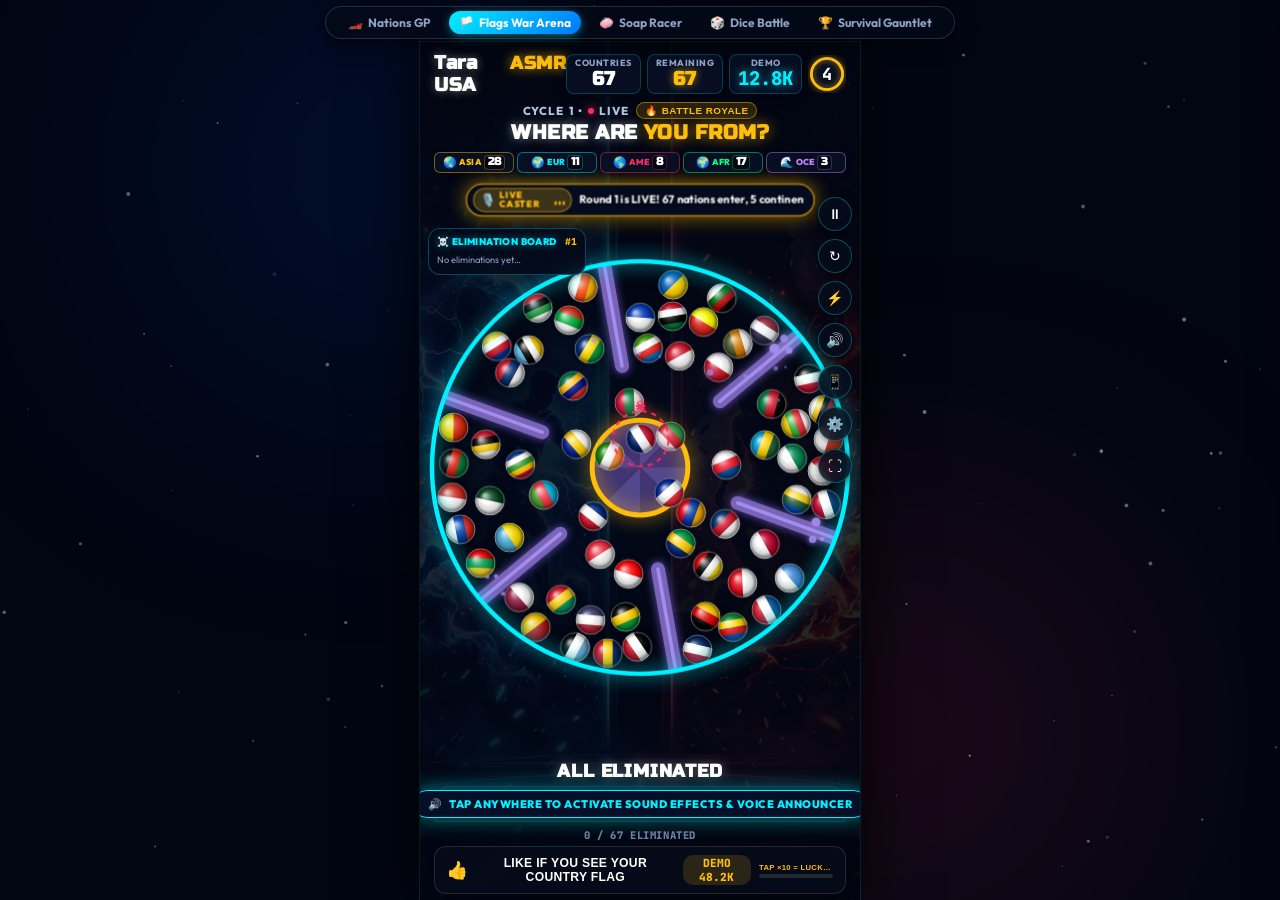
==== commit c17986bc: "Correct game title and align bounciness default" ====
--- a/flags.html
+++ b/flags.html
@@ -4,7 +4,7 @@
 <head>
   <meta charset="UTF-8">
   <meta name="viewport" content="width=device-width, initial-scale=1.0, maximum-scale=1.0, user-scalable=no">
-  <title>FLAGS WAR ARENA | 195 Flags Battle Royale LIVE</title>
+  <title>Flags War Arena | 201-Flag Battle Royale</title>
   <link rel="preconnect" href="https://fonts.googleapis.com">
   <link rel="preconnect" href="https://fonts.gstatic.com" crossorigin>
   <link
@@ -406,8 +406,8 @@
       <div class="setting-group">
         <label for="bouncinessInput">⚡ Marble Bounciness (Elasticity):</label>
         <div class="slider-row">
-          <input type="range" id="bouncinessInput" min="0.5" max="1.0" value="0.92" step="0.02">
-          <span class="slider-val" id="bouncinessVal">0.92</span>
+          <input type="range" id="bouncinessInput" min="0.5" max="1.0" value="0.88" step="0.02">
+          <span class="slider-val" id="bouncinessVal">0.88</span>
         </div>
       </div>
 
--- a/flags_style.css
+++ b/flags_style.css
@@ -1433,6 +1433,33 @@
   border-color: #00f0ff;
   background: rgba(0, 240, 255, 0.12);
 }
+.mode-card-disabled,
+.mode-card:disabled {
+  cursor: not-allowed;
+  opacity: 0.58;
+  filter: saturate(0.55);
+}
+.mode-card-disabled:hover,
+.mode-card:disabled:hover {
+  border-color: rgba(255, 255, 255, 0.1);
+  background: rgba(8, 16, 38, 0.8);
+}
+.mode-coming-soon {
+  display: inline-block;
+  margin-left: 6px;
+  padding: 2px 5px;
+  border-radius: 4px;
+  background: rgba(255, 196, 0, 0.14);
+  color: #ffd166;
+  font-size: 0.58rem;
+  letter-spacing: 0.04em;
+  vertical-align: middle;
+}
+.tool-btn:focus-visible,
+.mode-card:focus-visible {
+  outline: 2px solid #00f0ff;
+  outline-offset: 2px;
+}
 .mode-meta strong {
   display: block;
   font-size: 0.8rem;
